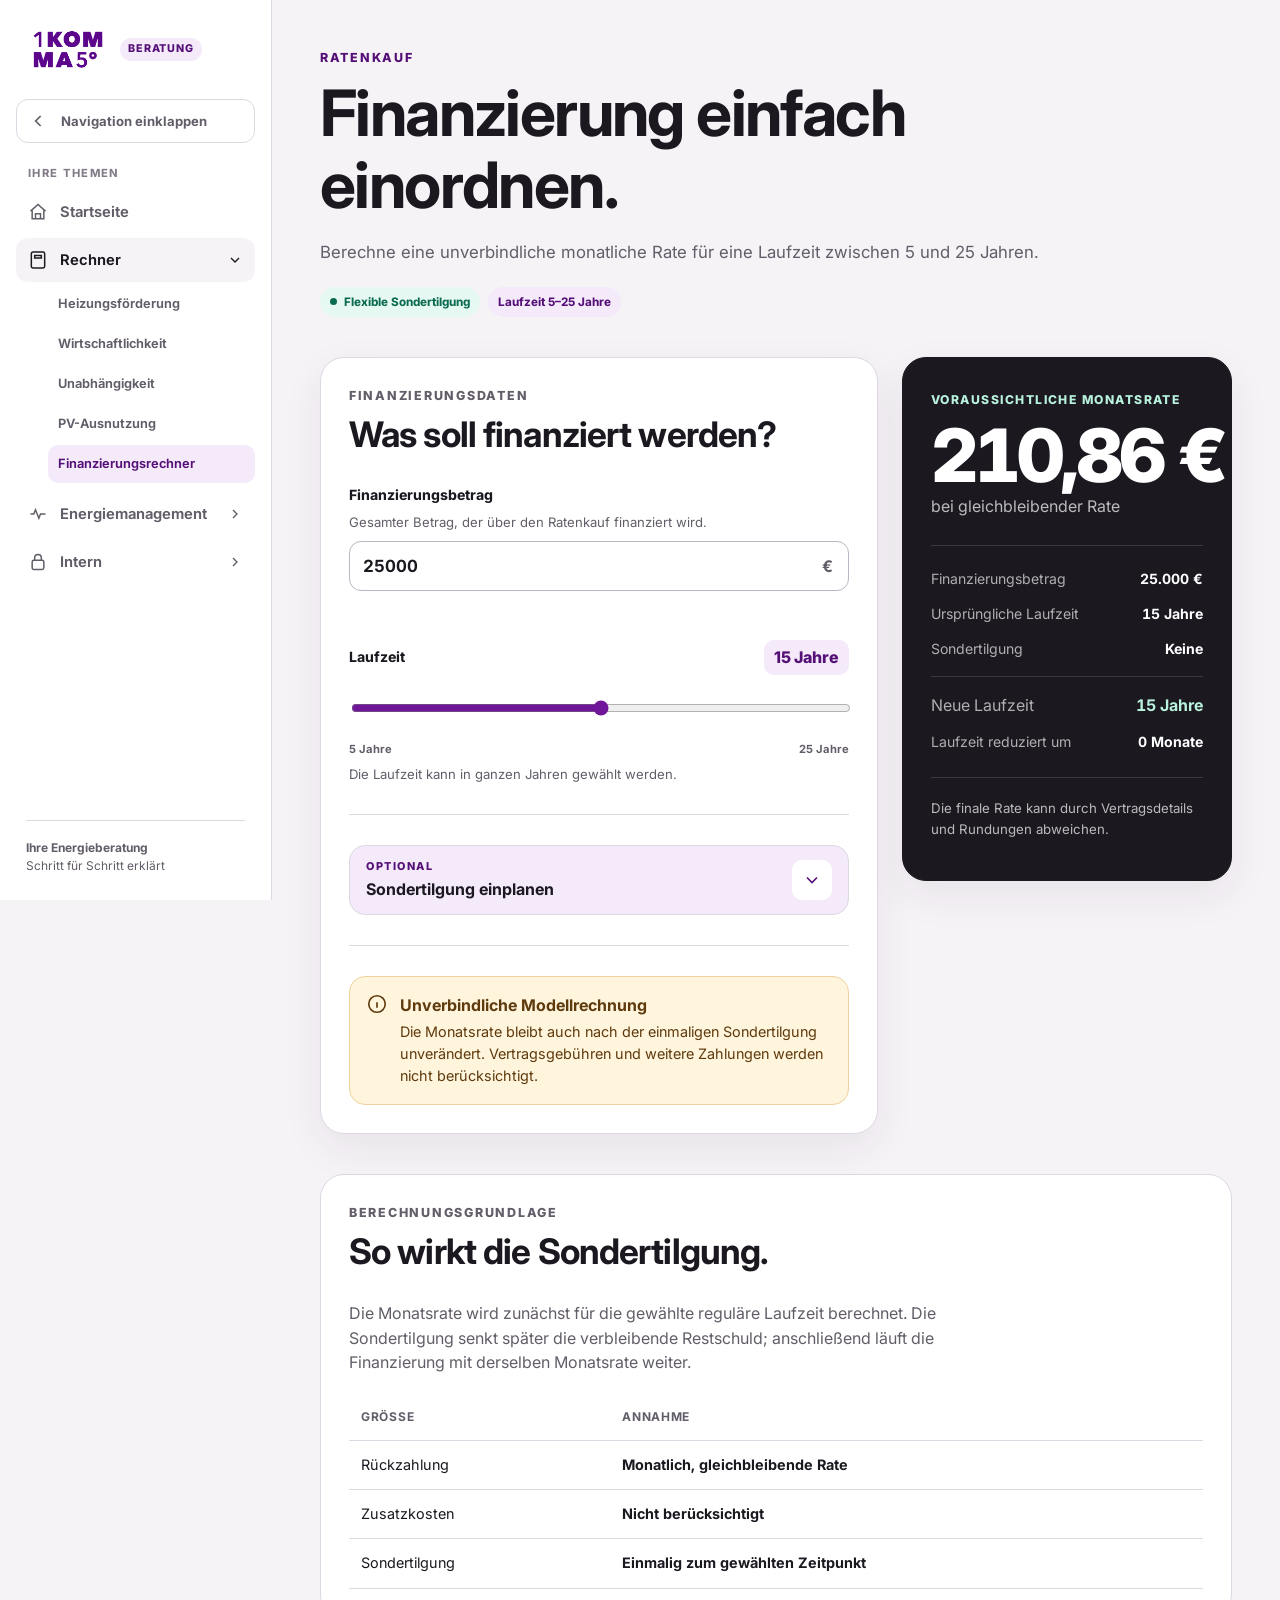
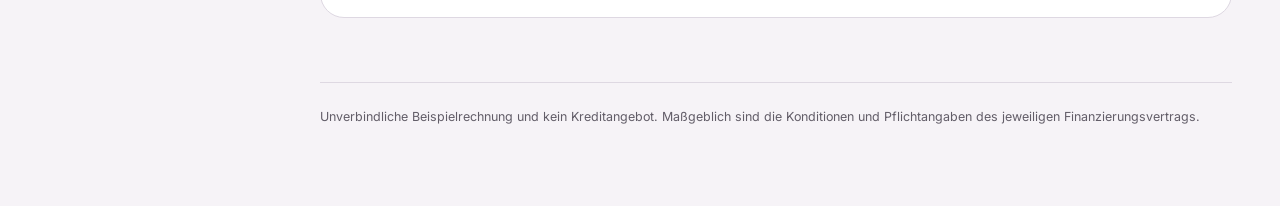
==== finanzierungsrechner.html @ 64856da4 "Add files via upload" ====
<!doctype html>
<html lang="de">
<head>
  <meta charset="utf-8">
  <meta name="viewport" content="width=device-width, initial-scale=1">
  <meta name="description" content="Finanzierungsrechner für den 1KOMMA5° Ratenkauf mit 6,16 Prozent effektivem Jahreszins.">
  <title>Finanzierung berechnen | 1KOMMA5°</title>
  <link rel="preconnect" href="https://fonts.googleapis.com">
  <link rel="preconnect" href="https://fonts.gstatic.com" crossorigin>
  <link href="https://fonts.googleapis.com/css2?family=Inter:wght@400;500;600;700;800&display=swap" rel="stylesheet">
  <link rel="stylesheet" href="assets/styles.css?v=20260824-2">
  <script src="assets/app.js?v=20260818-4" defer></script>
</head>
<body data-page="financing-calculator">
  <main class="content" id="main-content" tabindex="-1">
    <div class="content-inner">
      <header class="page-header">
        <p class="eyebrow">Ratenkauf</p>
        <h1>Finanzierung einfach einordnen.</h1>
        <p>Berechne eine unverbindliche monatliche Rate für eine Laufzeit zwischen 5 und 25 Jahren.</p>
        <div class="status-row">
          <span class="badge badge--success"><span class="badge-dot"></span>Flexible Sondertilgung</span>
          <span class="badge">Laufzeit 5–25 Jahre</span>
        </div>
      </header>

      <section class="grid calculator-grid" aria-label="Finanzierung berechnen">
        <form class="card" id="financing-form" novalidate>
          <div class="form-section">
            <p class="eyebrow">Finanzierungsdaten</p>
            <h2>Was soll finanziert werden?</h2>

            <div class="field">
              <label for="finance-amount">Finanzierungsbetrag</label>
              <p class="field-hint" id="amount-hint">Gesamter Betrag, der über den Ratenkauf finanziert wird.</p>
              <div class="finance-input-wrap">
                <input class="input finance-input" id="finance-amount" name="finance-amount" type="number" inputmode="decimal" min="1000" max="250000" step="500" value="25000" aria-describedby="amount-hint amount-error">
                <span aria-hidden="true">€</span>
              </div>
              <p class="field-error" id="amount-error" role="alert"></p>
            </div>

            <div class="field">
              <div class="range-head">
                <label for="finance-term">Laufzeit</label>
                <output class="range-value" id="term-output" for="finance-term">15 Jahre</output>
              </div>
              <input id="finance-term" name="finance-term" type="range" min="5" max="25" step="1" value="15" aria-describedby="term-hint">
              <div class="range-labels" aria-hidden="true"><span>5 Jahre</span><span>25 Jahre</span></div>
              <p class="field-hint" id="term-hint">Die Laufzeit kann in ganzen Jahren gewählt werden.</p>
            </div>
          </div>

          <details class="form-section optional-section">
            <summary class="optional-section__summary">
              <span><span class="eyebrow">Optional</span><strong>Sondertilgung einplanen</strong></span>
              <span class="optional-section__icon" aria-hidden="true"><svg viewBox="0 0 24 24" fill="none" stroke="currentColor" stroke-width="2"><path d="m6 9 6 6 6-6"/></svg></span>
            </summary>
            <div class="optional-section__content">

            <div class="field">
              <label for="special-payment">Einmalige Sondertilgung</label>
              <p class="field-hint" id="special-payment-hint">Die Monatsrate bleibt gleich. Die Sondertilgung verkürzt ausschließlich die Laufzeit.</p>
              <div class="finance-input-wrap">
                <input class="input finance-input" id="special-payment" name="special-payment" type="number" inputmode="decimal" min="0" max="250000" step="500" value="0" aria-describedby="special-payment-hint special-payment-error">
                <span aria-hidden="true">€</span>
              </div>
              <p class="field-error" id="special-payment-error" role="alert"></p>
            </div>

            <div class="field">
              <div class="range-head">
                <label for="special-year">Zeitpunkt der Sondertilgung</label>
                <output class="range-value" id="special-year-output" for="special-year">Nach 5 Jahren</output>
              </div>
              <input id="special-year" name="special-year" type="range" min="1" max="14" step="1" value="5" aria-describedby="special-year-hint" disabled>
              <div class="range-labels" aria-hidden="true"><span>Nach 1 Jahr</span><span id="special-year-max">Nach 14 Jahren</span></div>
              <p class="field-hint" id="special-year-hint">Der Zeitpunkt wird aktiv, sobald eine Sondertilgung eingetragen ist.</p>
            </div>
            </div>
          </details>

          <div class="form-section">
            <div class="notice">
              <svg aria-hidden="true" viewBox="0 0 24 24" fill="none" stroke="currentColor" stroke-width="1.8"><circle cx="12" cy="12" r="9"/><path d="M12 10v6M12 7h.01"/></svg>
              <div><strong>Unverbindliche Modellrechnung</strong><p>Die Monatsrate bleibt auch nach der einmaligen Sondertilgung unverändert. Vertragsgebühren und weitere Zahlungen werden nicht berücksichtigt.</p></div>
            </div>
          </div>
        </form>

        <aside class="card card--dark result-panel" aria-labelledby="result-heading" aria-live="polite">
          <span class="result-kicker">Voraussichtliche Monatsrate</span>
          <h2 class="result-total" id="result-heading"><span id="monthly-rate">–</span></h2>
          <p>bei gleichbleibender Rate</p>
          <div class="result-list">
            <div class="result-row"><span>Finanzierungsbetrag</span><strong id="result-amount">–</strong></div>
            <div class="result-row"><span>Ursprüngliche Laufzeit</span><strong id="result-original-term">–</strong></div>
            <div class="result-row"><span>Sondertilgung</span><strong id="result-special-payment">–</strong></div>
            <div class="result-row result-row--total"><span>Neue Laufzeit</span><strong id="result-new-term">–</strong></div>
            <div class="result-row"><span>Laufzeit reduziert um</span><strong id="result-time-saved">–</strong></div>
          </div>
          <p class="result-explanation" id="result-note">Die finale Rate kann durch Vertragsdetails und Rundungen abweichen.</p>
        </aside>
      </section>

      <section class="section card card--quiet" aria-labelledby="calculation-heading">
        <div class="section-heading">
          <p class="eyebrow">Berechnungsgrundlage</p>
          <h2 id="calculation-heading">So wirkt die Sondertilgung.</h2>
          <p>Die Monatsrate wird zunächst für die gewählte reguläre Laufzeit berechnet. Die Sondertilgung senkt später die verbleibende Restschuld; anschließend läuft die Finanzierung mit derselben Monatsrate weiter.</p>
        </div>
        <table class="assumption-table">
          <thead><tr><th>Größe</th><th>Annahme</th></tr></thead>
          <tbody>
            <tr><td>Rückzahlung</td><td>Monatlich, gleichbleibende Rate</td></tr>
            <tr><td>Zusatzkosten</td><td>Nicht berücksichtigt</td></tr>
            <tr><td>Sondertilgung</td><td>Einmalig zum gewählten Zeitpunkt</td></tr>
          </tbody>
        </table>
      </section>

      <footer class="footer">Unverbindliche Beispielrechnung und kein Kreditangebot. Maßgeblich sind die Konditionen und Pflichtangaben des jeweiligen Finanzierungsvertrags.</footer>
    </div>
  </main>

  <script>
    (() => {
      const EFFECTIVE_ANNUAL_RATE = 0.0616;
      const amountInput = document.querySelector('#finance-amount');
      const termInput = document.querySelector('#finance-term');
      const termOutput = document.querySelector('#term-output');
      const amountError = document.querySelector('#amount-error');
      const specialPaymentInput = document.querySelector('#special-payment');
      const specialPaymentError = document.querySelector('#special-payment-error');
      const specialYearInput = document.querySelector('#special-year');
      const specialYearOutput = document.querySelector('#special-year-output');
      const specialYearMax = document.querySelector('#special-year-max');
      const euro = new Intl.NumberFormat('de-DE', { style: 'currency', currency: 'EUR', minimumFractionDigits: 2, maximumFractionDigits: 2 });
      const wholeEuro = new Intl.NumberFormat('de-DE', { style: 'currency', currency: 'EUR', maximumFractionDigits: 0 });

      const setText = (selector, value) => {
        document.querySelector(selector).textContent = value;
      };

      const formatDuration = (months) => {
        const years = Math.floor(months / 12);
        const remainingMonths = months % 12;
        const parts = [];
        if (years) parts.push(`${years} ${years === 1 ? 'Jahr' : 'Jahre'}`);
        if (remainingMonths) parts.push(`${remainingMonths} ${remainingMonths === 1 ? 'Monat' : 'Monate'}`);
        return parts.join(' und ') || '0 Monate';
      };

      const calculate = () => {
        const amount = Number(amountInput.value);
        const years = Number(termInput.value);
        const months = years * 12;
        const specialPayment = Number(specialPaymentInput.value || 0);
        const maximumSpecialYear = Math.max(1, years - 1);
        specialYearInput.max = String(maximumSpecialYear);
        if (Number(specialYearInput.value) > maximumSpecialYear) specialYearInput.value = String(maximumSpecialYear);
        const specialYear = Number(specialYearInput.value);
        const monthlyRate = Math.pow(1 + EFFECTIVE_ANNUAL_RATE, 1 / 12) - 1;
        const validAmount = Number.isFinite(amount) && amount >= 1000 && amount <= 250000;
        const validSpecialPayment = Number.isFinite(specialPayment) && specialPayment >= 0 && (!validAmount || specialPayment <= amount);
        const hasSpecialPayment = validSpecialPayment && specialPayment > 0;

        termOutput.value = `${years} Jahre`;
        termOutput.textContent = `${years} Jahre`;
        specialYearInput.disabled = !hasSpecialPayment;
        specialYearOutput.value = `Nach ${specialYear} ${specialYear === 1 ? 'Jahr' : 'Jahren'}`;
        specialYearOutput.textContent = specialYearOutput.value;
        specialYearMax.textContent = `Nach ${maximumSpecialYear} ${maximumSpecialYear === 1 ? 'Jahr' : 'Jahren'}`;
        setText('#result-original-term', formatDuration(months));

        amountInput.setAttribute('aria-invalid', String(!validAmount));
        amountError.textContent = validAmount ? '' : 'Bitte einen Finanzierungsbetrag zwischen 1.000 € und 250.000 € eingeben.';
        specialPaymentInput.setAttribute('aria-invalid', String(!validSpecialPayment));
        specialPaymentError.textContent = validSpecialPayment ? '' : 'Die Sondertilgung darf den Finanzierungsbetrag nicht überschreiten.';

        if (!validAmount || !validSpecialPayment) {
          ['#monthly-rate', '#result-amount', '#result-special-payment', '#result-new-term', '#result-time-saved'].forEach((selector) => setText(selector, '–'));
          return;
        }

        const payment = amount * monthlyRate / (1 - Math.pow(1 + monthlyRate, -months));
        const specialPaymentMonth = specialYear * 12;
        let balance = amount;
        let paidMonths = months;

        for (let month = 1; month <= months; month += 1) {
          balance += balance * monthlyRate;
          balance -= payment;
          if (hasSpecialPayment && month === specialPaymentMonth) balance -= Math.min(specialPayment, Math.max(0, balance));
          if (balance <= 0.01) {
            paidMonths = month;
            break;
          }
        }

        setText('#monthly-rate', euro.format(payment));
        setText('#result-amount', wholeEuro.format(amount));
        setText('#result-special-payment', hasSpecialPayment ? `${wholeEuro.format(specialPayment)} nach ${specialYear} ${specialYear === 1 ? 'Jahr' : 'Jahren'}` : 'Keine');
        setText('#result-new-term', formatDuration(paidMonths));
        setText('#result-time-saved', formatDuration(months - paidMonths));
      };

      amountInput.addEventListener('input', calculate);
      amountInput.addEventListener('blur', calculate);
      termInput.addEventListener('input', calculate);
      specialPaymentInput.addEventListener('input', calculate);
      specialPaymentInput.addEventListener('blur', calculate);
      specialYearInput.addEventListener('input', calculate);
      calculate();
    })();
  </script>
</body>
</html>
---- assets/styles.css ----
:root {
  --brand: #6f1699;
  --brand-strong: #551077;
  --brand-soft: #f4eafa;
  --mint: #b8f2dc;
  --mint-strong: #0b6b50;
  --ink: #1b1820;
  --muted: #625d68;
  --line: #ded8e2;
  --surface: #ffffff;
  --canvas: #f6f3f7;
  --warning: #8a4b08;
  --warning-soft: #fff4dc;
  --sidebar-width: 272px;
  --sidebar-collapsed-width: 76px;
  --radius-sm: 10px;
  --radius-md: 16px;
  --radius-lg: 24px;
  --shadow: 0 14px 40px rgba(42, 24, 48, 0.07);
  --focus: 0 0 0 3px rgba(111, 22, 153, 0.26);
}

* { box-sizing: border-box; }

html { scroll-behavior: smooth; }

body {
  margin: 0;
  min-width: 320px;
  background: var(--canvas);
  color: var(--ink);
  font-family: Inter, ui-sans-serif, system-ui, -apple-system, BlinkMacSystemFont, "Segoe UI", sans-serif;
  font-size: 16px;
  line-height: 1.55;
}

button, input, select { font: inherit; }
button, a, input, select { touch-action: manipulation; }

a { color: inherit; }

:focus-visible {
  outline: 3px solid var(--brand);
  outline-offset: 3px;
}

.skip-link {
  position: fixed;
  z-index: 1000;
  top: 12px;
  left: 12px;
  transform: translateY(-160%);
  padding: 12px 16px;
  border-radius: var(--radius-sm);
  background: var(--ink);
  color: white;
}

.skip-link:focus { transform: translateY(0); }

.app-shell { display: contents; }

.sidebar {
  position: fixed;
  inset: 0 auto 0 0;
  z-index: 50;
  display: flex;
  width: var(--sidebar-width);
  flex-direction: column;
  border-right: 1px solid var(--line);
  background: var(--surface);
  padding: 24px 16px;
  transition: width 200ms ease, padding 200ms ease;
}

.brand-lockup {
  display: flex;
  align-items: center;
  gap: 10px;
  padding: 0 10px 24px;
  text-decoration: none;
}

.brand-logo { display: block; width: 84px; height: auto; flex: 0 0 auto; }
.brand-compact { display: none; font-size: 1rem; font-weight: 850; letter-spacing: -0.04em; }
.brand-product {
  border-radius: 999px;
  background: var(--brand-soft);
  color: var(--brand-strong);
  padding: 3px 8px;
  font-size: 0.67rem;
  font-weight: 800;
  letter-spacing: 0.08em;
  text-transform: uppercase;
}

.nav-section-label {
  margin: 10px 12px 8px;
  color: #837c88;
  font-size: 0.7rem;
  font-weight: 750;
  letter-spacing: 0.12em;
  text-transform: uppercase;
}

.nav-list { display: grid; gap: 4px; margin: 0; padding: 0; list-style: none; }
.nav-link {
  display: flex;
  min-height: 44px;
  align-items: center;
  gap: 12px;
  border-radius: 12px;
  padding: 10px 12px;
  color: var(--muted);
  font-size: 0.92rem;
  font-weight: 650;
  text-decoration: none;
}
.nav-link:hover { background: var(--canvas); color: var(--ink); }
.nav-link[aria-current="page"] { background: var(--brand-soft); color: var(--brand-strong); }
.nav-link svg { width: 20px; height: 20px; flex: 0 0 auto; }
.nav-group-toggle {
  display: flex;
  width: 100%;
  min-height: 44px;
  align-items: center;
  gap: 12px;
  border: 0;
  border-radius: 12px;
  background: transparent;
  padding: 10px 12px;
  color: var(--muted);
  cursor: pointer;
  font-size: .92rem;
  font-weight: 650;
  text-align: left;
}
.nav-group-toggle:hover,
.nav-group.is-active > .nav-group-toggle { background: var(--canvas); color: var(--ink); }
.nav-group-toggle > svg:not(.nav-group-chevron) { width: 20px; height: 20px; flex: 0 0 auto; }
.nav-group-toggle > span { flex: 1; }
.nav-group-chevron { width: 16px; height: 16px; flex: 0 0 auto; transition: transform 180ms ease; }
.nav-group-toggle[aria-expanded="true"] .nav-group-chevron { transform: rotate(90deg); }
.nav-group-list { display: grid; gap: 2px; margin: 3px 0 5px; padding: 0 0 0 32px; list-style: none; }
.nav-group-list[hidden] { display: none; }
.nav-sublink {
  display: flex;
  min-height: 38px;
  align-items: center;
  border-radius: 10px;
  padding: 8px 10px;
  color: var(--muted);
  font-size: .8rem;
  font-weight: 650;
  line-height: 1.25;
  text-decoration: none;
}
.nav-sublink:hover { background: var(--canvas); color: var(--ink); }
.nav-sublink[aria-current="page"] { background: var(--brand-soft); color: var(--brand-strong); }
.nav-spacer { flex: 1; }
.sidebar-collapse {
  display: flex;
  min-height: 44px;
  align-items: center;
  gap: 12px;
  margin: 0 0 12px;
  border: 1px solid var(--line);
  border-radius: 12px;
  background: white;
  padding: 9px 12px;
  color: var(--muted);
  cursor: pointer;
  font-size: 0.82rem;
  font-weight: 700;
}
.sidebar-collapse:hover { background: var(--canvas); color: var(--ink); }
.sidebar-collapse svg { width: 20px; height: 20px; flex: 0 0 auto; transition: transform 200ms ease; }
.sidebar-meta {
  margin: 18px 10px 0;
  padding-top: 18px;
  border-top: 1px solid var(--line);
  color: var(--muted);
  font-size: 0.75rem;
}

.mobile-header { display: none; }
.mobile-header .brand-lockup { padding: 0; }
.mobile-header .brand-logo { width: 66px; }
.sidebar-scrim { display: none; }

.content { min-height: 100dvh; margin-left: var(--sidebar-width); transition: margin-left 200ms ease; }
.content-inner { width: min(1180px, 100%); margin: 0 auto; padding: 48px 48px 80px; }

.eyebrow {
  margin: 0 0 10px;
  color: var(--brand-strong);
  font-size: 0.78rem;
  font-weight: 800;
  letter-spacing: 0.14em;
  text-transform: uppercase;
}

h1, h2, h3, h4 { margin-top: 0; line-height: 1.12; letter-spacing: -0.025em; }
h1 { max-width: 820px; margin-bottom: 18px; font-size: clamp(2.4rem, 5vw, 4.8rem); }
h2 { font-size: clamp(1.55rem, 3vw, 2.2rem); }
h3 { font-size: 1.2rem; }
p { margin-top: 0; }

.page-header { margin-bottom: 40px; }
.page-header p:not(.eyebrow) { max-width: 720px; color: var(--muted); font-size: 1.05rem; }
.page-header-row { display: flex; align-items: flex-end; justify-content: space-between; gap: 24px; }

.status-row { display: flex; flex-wrap: wrap; gap: 8px; margin-top: 22px; }
.badge {
  display: inline-flex;
  min-height: 30px;
  align-items: center;
  gap: 7px;
  border-radius: 999px;
  padding: 5px 10px;
  background: var(--brand-soft);
  color: var(--brand-strong);
  font-size: 0.73rem;
  font-weight: 750;
}
.badge--success { background: #e5f8f1; color: var(--mint-strong); }
.badge-dot { width: 7px; height: 7px; border-radius: 50%; background: currentColor; }

.grid { display: grid; gap: 24px; }
.grid--2 { grid-template-columns: repeat(2, minmax(0, 1fr)); }
.grid--3 { grid-template-columns: repeat(3, minmax(0, 1fr)); }
.dashboard-grid { grid-template-columns: minmax(0, 1.45fr) minmax(280px, 0.8fr); }
.calculator-grid { grid-template-columns: minmax(0, 1.28fr) minmax(330px, 0.72fr); align-items: start; }

.card {
  border: 1px solid var(--line);
  border-radius: var(--radius-lg);
  background: var(--surface);
  padding: 28px;
  box-shadow: var(--shadow);
}
.card--quiet { box-shadow: none; }
.card--dark { border-color: var(--ink); background: var(--ink); color: white; }
.card--accent { background: linear-gradient(145deg, var(--brand-soft), #fff); }
.card p { color: var(--muted); }
.card--dark p { color: rgba(255,255,255,0.7); }

.module-card { display: flex; min-height: 270px; flex-direction: column; }
.module-card__top { display: flex; align-items: center; justify-content: space-between; gap: 12px; }
.module-card h2, .module-card h3 { margin: 28px 0 10px; }
.module-card__action { margin-top: auto; padding-top: 24px; }

.button {
  display: inline-flex;
  min-height: 46px;
  align-items: center;
  justify-content: center;
  gap: 9px;
  border: 1px solid transparent;
  border-radius: 12px;
  padding: 11px 18px;
  background: var(--brand);
  color: white;
  cursor: pointer;
  font-weight: 750;
  text-decoration: none;
  transition: background 180ms ease, box-shadow 180ms ease;
}
.button:hover { background: var(--brand-strong); }
.button--secondary { border-color: var(--line); background: white; color: var(--ink); }
.button--secondary:hover { background: var(--canvas); }
.button svg { width: 18px; height: 18px; }

.notice {
  display: grid;
  grid-template-columns: auto 1fr;
  gap: 12px;
  border: 1px solid #efd29f;
  border-radius: var(--radius-md);
  background: var(--warning-soft);
  padding: 16px;
  color: #5f3a0d;
}
.notice svg { width: 22px; height: 22px; }
.notice strong { display: block; margin-bottom: 3px; }
.notice p { margin: 0; color: inherit; font-size: 0.9rem; }

.section { margin-top: 40px; }
.section-heading { margin-bottom: 20px; }
.section-heading p { max-width: 680px; color: var(--muted); }

.form-section + .form-section { margin-top: 30px; padding-top: 30px; border-top: 1px solid var(--line); }
.optional-section { margin-top: 30px; padding-top: 30px; border-top: 1px solid var(--line); }
.optional-section__summary {
  display: flex;
  min-height: 64px;
  align-items: center;
  justify-content: space-between;
  gap: 16px;
  border: 1px solid var(--line);
  border-radius: var(--radius-md);
  background: var(--brand-soft);
  padding: 12px 16px;
  color: var(--ink);
  cursor: pointer;
  list-style: none;
}
.optional-section__summary::-webkit-details-marker { display: none; }
.optional-section__summary:hover { border-color: #c3a7d1; }
.optional-section__summary .eyebrow { display: block; margin-bottom: 2px; font-size: 0.68rem; }
.optional-section__summary strong { display: block; font-size: 1rem; }
.optional-section__icon { display: grid; width: 40px; height: 40px; flex: 0 0 auto; place-items: center; border-radius: 10px; background: white; color: var(--brand-strong); }
.optional-section__icon svg { width: 20px; height: 20px; transition: transform 180ms ease; }
.optional-section[open] .optional-section__icon svg { transform: rotate(180deg); }
.optional-section__content { padding-top: 24px; }
.field { display: grid; gap: 9px; }
.field + .field { margin-top: 24px; }
.field label, .field legend { color: var(--ink); font-size: 0.88rem; font-weight: 750; }
.field-hint { margin: -3px 0 0; color: var(--muted); font-size: 0.82rem; }
.input, .select {
  width: 100%;
  min-height: 48px;
  border: 1px solid #bdb5c2;
  border-radius: 12px;
  background: white;
  padding: 11px 13px;
  color: var(--ink);
}
.input:hover, .select:hover { border-color: #8d8492; }
.input:focus, .select:focus { border-color: var(--brand); box-shadow: var(--focus); outline: none; }
.input[aria-invalid="true"] { border-color: #a32727; }
.finance-input-wrap { position: relative; }
.finance-input-wrap .finance-input { padding-right: 48px; font-size: 1.05rem; font-weight: 700; font-variant-numeric: tabular-nums; }
.finance-input-wrap > span { position: absolute; top: 50%; right: 16px; transform: translateY(-50%); color: var(--muted); font-weight: 700; pointer-events: none; }
.field-error { min-height: 1.25em; margin: 0; color: #8b1f1f; font-size: 0.8rem; font-weight: 650; }
.input-group { display: grid; grid-template-columns: 48px 1fr 48px; gap: 8px; }
.step-button {
  width: 48px;
  min-height: 48px;
  border: 1px solid var(--line);
  border-radius: 12px;
  background: var(--brand-soft);
  color: var(--brand-strong);
  cursor: pointer;
  font-size: 1.25rem;
  font-weight: 850;
}
.step-button:hover { background: #ead9f3; }

.range-head { display: flex; align-items: center; justify-content: space-between; gap: 16px; }
.range-value { border-radius: 10px; background: var(--brand-soft); padding: 5px 10px; color: var(--brand-strong); font-weight: 800; }
input[type="range"] { width: 100%; min-height: 44px; accent-color: var(--brand); cursor: pointer; }
input[type="range"]:disabled { cursor: not-allowed; opacity: 0.45; }
.range-labels { display: flex; justify-content: space-between; color: var(--muted); font-size: 0.7rem; font-weight: 700; }

.switch-list { display: grid; gap: 12px; }
.switch {
  display: grid;
  grid-template-columns: 1fr auto;
  gap: 18px;
  align-items: center;
  min-height: 72px;
  border: 1px solid var(--line);
  border-radius: var(--radius-md);
  background: var(--brand-soft);
  padding: 14px 16px;
  cursor: pointer;
}
.switch:hover { border-color: #c3a7d1; }
.switch strong { display: block; font-size: 0.92rem; }
.switch small { display: block; margin-top: 3px; color: var(--muted); }
.switch input { width: 22px; height: 22px; accent-color: var(--brand); }

.result-panel { position: sticky; top: 24px; }
.result-kicker { color: var(--mint); font-size: 0.76rem; font-weight: 800; letter-spacing: 0.12em; text-transform: uppercase; }
.result-total { margin: 8px 0 2px; font-size: clamp(2.7rem, 6vw, 4.6rem); font-weight: 850; line-height: 1; letter-spacing: -0.055em; font-variant-numeric: tabular-nums; }
.result-list { display: grid; gap: 13px; margin: 26px 0 0; padding: 22px 0 0; border-top: 1px solid rgba(255,255,255,0.14); }
.result-row { display: flex; justify-content: space-between; gap: 20px; font-size: 0.88rem; }
.result-row span:first-child { color: rgba(255,255,255,0.65); }
.result-row strong { text-align: right; font-variant-numeric: tabular-nums; }
.result-row--total { margin-top: 4px; padding-top: 16px; border-top: 1px solid rgba(255,255,255,0.14); font-size: 1rem; }
.result-row--total strong { color: var(--mint); }
.result-explanation { margin-top: 24px; padding-top: 20px; border-top: 1px solid rgba(255,255,255,0.14); font-size: 0.83rem; }

.assumption-table { width: 100%; border-collapse: collapse; font-size: 0.9rem; }
.assumption-table th, .assumption-table td { padding: 13px 12px; border-bottom: 1px solid var(--line); text-align: left; vertical-align: top; }
.assumption-table th { color: var(--muted); font-size: 0.75rem; letter-spacing: 0.06em; text-transform: uppercase; }
.assumption-table td:last-child { font-variant-numeric: tabular-nums; font-weight: 700; }

.source-list { margin: 0; padding-left: 20px; }
.source-list li + li { margin-top: 8px; }
.source-list a { color: var(--brand-strong); font-weight: 650; }

.footer { margin-top: 64px; padding-top: 24px; border-top: 1px solid var(--line); color: var(--muted); font-size: 0.78rem; }

.pitch-hero { overflow: hidden; background: linear-gradient(145deg, #1b1820 0%, #351440 58%, #6f1699 100%); color: white; }
.pitch-hero p { max-width: 720px; color: rgba(255,255,255,0.76); }
.pitch-hero .eyebrow { color: var(--mint); }
.pitch-hero h1 { max-width: 900px; }
.pitch-hero__grid { display: grid; grid-template-columns: minmax(0, 1.1fr) minmax(320px, .9fr); align-items: center; gap: 30px; }
.energy-orbit svg { display: block; width: 100%; max-height: 330px; }
.orbit-line { fill: none; stroke: rgba(184,242,220,.42); stroke-width: 2; stroke-dasharray: 6 7; }
.orbit-node { fill: rgba(255,255,255,.08); stroke: rgba(255,255,255,.25); stroke-width: 1.5; }
.orbit-core { fill: var(--brand); stroke: var(--mint); stroke-width: 3; }
.energy-orbit text { fill: white; font-size: 16px; font-weight: 800; text-anchor: middle; }
.energy-orbit .orbit-small { fill: rgba(255,255,255,.58); font-size: 7px; letter-spacing: .11em; }
.energy-orbit .orbit-heartbeat { font-size: 17px; }
.pitch-lead { font-size: 1.12rem; }
.pitch-number { display: inline-grid; width: 38px; height: 38px; place-items: center; border-radius: 10px; background: var(--brand-soft); color: var(--brand-strong); font-size: 0.78rem; font-weight: 850; }
.pitch-card h2, .pitch-card h3 { margin: 18px 0 10px; }
.pitch-card p:last-child { margin-bottom: 0; }
.pitch-flow { display: grid; grid-template-columns: repeat(5, minmax(0, 1fr)); gap: 12px; }
.pitch-flow__item { position: relative; min-height: 150px; border: 1px solid var(--line); border-radius: var(--radius-md); background: white; padding: 18px; }
.pitch-flow__item strong { display: block; margin-bottom: 8px; }
.pitch-flow__item p { margin: 0; color: var(--muted); font-size: 0.84rem; }
.pitch-flow__item:not(:last-child)::after { content: "›"; position: absolute; z-index: 2; top: 50%; right: -11px; width: 20px; height: 28px; transform: translateY(-50%); background: var(--canvas); color: var(--brand); font-size: 1.5rem; font-weight: 800; text-align: center; }
.pitch-quote { margin: 0; border-left: 4px solid var(--mint); padding-left: 20px; font-size: clamp(1.35rem, 3vw, 2rem); font-weight: 750; line-height: 1.3; }
.status-card { border-top: 4px solid var(--line); }
.status-card--now { border-top-color: var(--mint-strong); }
.status-card--next { border-top-color: var(--brand); }
.status-card--future { border-top-color: #b77813; }
.status-card ul { margin: 16px 0 0; padding-left: 20px; color: var(--muted); }
.status-card li + li { margin-top: 8px; }
.pitch-sources { font-size: 0.86rem; }
.independence-grid { grid-template-columns: minmax(0, 1.15fr) minmax(340px, .85fr); align-items: start; }
.independence-grid > *, .energy-dashboard, .gauge-card, .gauge-copy { min-width: 0; }
.parameter-list { display: grid; gap: 26px; }
.parameter { display: grid; gap: 10px; }
.parameter__head { display: flex; align-items: end; justify-content: space-between; gap: 16px; }
.parameter__head label { font-size: .9rem; font-weight: 750; }
.parameter__value { position: relative; width: 142px; }
.parameter__value .input { padding-right: 48px; text-align: right; font-weight: 800; font-variant-numeric: tabular-nums; }
.parameter__unit { position: absolute; top: 50%; right: 13px; transform: translateY(-50%); color: var(--muted); font-size: .78rem; font-weight: 750; pointer-events: none; }
.parameter input[type="range"] { margin: 0; }
.parameter__scale { display: flex; justify-content: space-between; color: var(--muted); font-size: .7rem; }
.energy-dashboard { display: grid; gap: 20px; }
.independence-result { position: static; }
.independence-result .result-total { font-size: clamp(3.4rem, 7vw, 5.4rem); }
.energy-balance { padding: 24px; }
.energy-balance .section-heading { margin-bottom: 24px; }
.energy-balance .section-heading h2 { margin-bottom: 0; font-size: 1.35rem; }
.balance-row + .balance-row { margin-top: 26px; }
.balance-row__head { display: flex; align-items: center; justify-content: space-between; gap: 16px; margin-bottom: 9px; font-size: .85rem; }
.balance-row__head span { color: var(--muted); font-variant-numeric: tabular-nums; }
.balance-bar { display: flex; height: 16px; overflow: hidden; border-radius: 999px; background: var(--canvas); }
.balance-bar span { min-width: 0; transition: width 180ms ease; }
.balance-bar:has(.balance-segment:hover), .balance-bar:has(.balance-segment:focus-visible) { overflow: visible; }
.balance-segment { position: relative; cursor: help; }
.balance-segment::after {
  content: attr(data-tooltip);
  position: absolute;
  z-index: 20;
  bottom: calc(100% + 10px);
  left: 50%;
  width: max-content;
  max-width: 230px;
  transform: translate(-50%, 4px);
  border-radius: 9px;
  background: var(--ink);
  padding: 7px 10px;
  color: white;
  font-size: .72rem;
  font-weight: 700;
  line-height: 1.35;
  opacity: 0;
  pointer-events: none;
  transition: opacity 140ms ease, transform 140ms ease;
}
.balance-segment:hover::after, .balance-segment:focus-visible::after { transform: translate(-50%, 0); opacity: 1; }
.balance-bar__own { background: var(--brand); }.balance-bar__grid { background: #c9c2cd; }.balance-bar__feed { background: var(--mint-strong); }
.balance-legend { display: flex; flex-wrap: wrap; gap: 14px; margin-top: 9px; color: var(--muted); font-size: .72rem; }
.balance-legend span { display: inline-flex; align-items: center; gap: 6px; }
.balance-dot { width: 8px; height: 8px; border-radius: 50%; }.balance-dot--own { background: var(--brand); }.balance-dot--grid { background: #aaa1ae; }.balance-dot--feed { background: var(--mint-strong); }
.energy-visual { position: relative; min-height: 420px; overflow: hidden; border-radius: var(--radius-lg); background: linear-gradient(180deg, #edf9ff 0 46%, #e9f5e6 46% 100%); }
.energy-sun { position: absolute; top: 30px; left: 45px; width: 58px; height: 58px; border-radius: 50%; background: #ffd55c; box-shadow: 0 0 0 12px rgba(255,213,92,.2); }
.energy-house { position: absolute; top: 142px; left: 50%; width: 210px; height: 170px; transform: translateX(-50%); border-radius: 8px 8px 4px 4px; background: white; box-shadow: var(--shadow); }
.energy-house::before { content: ""; position: absolute; top: -70px; left: 18px; width: 174px; height: 120px; transform: rotate(45deg); border-radius: 8px; background: #4b3a50; }
.energy-house::after { content: ""; position: absolute; top: -49px; left: 62px; width: 110px; height: 66px; transform: skewY(26deg); border: 4px solid #cab7d2; background: repeating-linear-gradient(90deg,#31163f 0 25px,#48205b 25px 28px); }
.energy-house__label { position: absolute; z-index: 2; inset: 72px 14px auto; text-align: center; }
.energy-house__label strong { display: block; font-size: 1.15rem; }.energy-house__label span { color: var(--muted); font-size: .8rem; }
.energy-battery { position: absolute; right: 38px; bottom: 48px; width: 90px; height: 132px; border: 4px solid var(--ink); border-radius: 12px; background: white; padding: 8px; }
.energy-battery::before { content: ""; position: absolute; top: -11px; left: 29px; width: 25px; height: 8px; border-radius: 4px 4px 0 0; background: var(--ink); }
.energy-battery__fill { position: absolute; right: 8px; bottom: 8px; left: 8px; height: 55%; border-radius: 5px; background: var(--mint); }
.energy-battery span { position: absolute; z-index: 1; inset: 48px 0 auto; text-align: center; font-size: .72rem; font-weight: 800; }
.energy-grid-icon { position: absolute; bottom: 55px; left: 42px; width: 66px; height: 105px; color: var(--muted); }
.energy-grid-icon svg { width: 100%; height: 100%; fill: none; stroke: currentColor; stroke-width: 2; }
.energy-flow { position: absolute; z-index: 3; display: flex; align-items: center; gap: 7px; border-radius: 999px; background: white; padding: 7px 10px; box-shadow: 0 6px 18px rgba(42,24,48,.12); font-size: .72rem; font-weight: 750; }
.energy-flow::before { content: ""; width: 8px; height: 8px; border-radius: 50%; background: var(--brand); }
.energy-flow--pv { top: 62px; left: 50%; transform: translateX(-50%); }.energy-flow--home { top: 248px; left: 50%; transform: translateX(-50%); }.energy-flow--grid { bottom: 22px; left: 26px; }.energy-flow--feed { bottom: 22px; right: 22px; }
.result-gauges { display: grid; grid-template-columns: repeat(2, minmax(0, 1fr)); gap: 16px; }
.gauge-card { display: grid; grid-template-columns: 110px minmax(0, 1fr); align-items: center; gap: 14px; border: 1px solid var(--line); border-radius: var(--radius-md); background: white; padding: 16px; }
.gauge { --value: 0; position: relative; display: grid; width: 110px; height: 110px; place-items: center; border-radius: 50%; background: conic-gradient(var(--brand) calc(var(--value) * 1%), var(--brand-soft) 0); }
.gauge::before { content: ""; position: absolute; width: 78px; height: 78px; border-radius: 50%; background: white; }
.gauge strong { position: relative; z-index: 1; font-size: 1.45rem; font-variant-numeric: tabular-nums; }
.gauge-copy strong { display: block; margin-bottom: 4px; overflow-wrap: anywhere; }.gauge-copy span { color: var(--muted); font-size: .78rem; }
.metric-strip { display: grid; grid-template-columns: repeat(3, minmax(0, 1fr)); gap: 1px; overflow: hidden; border: 1px solid var(--line); border-radius: var(--radius-md); background: var(--line); }
.metric-strip > div { background: white; padding: 14px; }.metric-strip span,.metric-strip strong { display: block; }.metric-strip span { color: var(--muted); font-size: .72rem; }.metric-strip strong { margin-top: 3px; font-variant-numeric: tabular-nums; }
.volatility-chart { display: grid; grid-template-columns: 180px 1fr; align-items: center; gap: 24px; padding-block: 20px; }
.volatility-chart__copy strong, .volatility-chart__copy span { display: block; }
.volatility-chart__copy strong { font-size: 1.25rem; }
.volatility-chart__copy span { margin-top: 5px; color: var(--muted); font-size: .85rem; }
.volatility-chart svg { width: 100%; overflow: visible; }
.volatility-chart svg text { fill: var(--muted); font-size: 11px; }
.chart-grid { fill: none; stroke: var(--line); stroke-width: 1; }
.solar-area { fill: url(#solarFill); }
.price-line { fill: none; stroke: var(--brand); stroke-width: 4; stroke-linecap: round; }
.chart-legend { grid-column: 2; display: flex; gap: 18px; color: var(--muted); font-size: .75rem; }
.chart-legend span { display: inline-flex; align-items: center; gap: 7px; }
.chart-legend i { width: 18px; height: 4px; border-radius: 99px; }
.legend-solar { background: var(--mint); }.legend-price { background: var(--brand); }
.before-after { display: grid; grid-template-columns: 1fr 48px 1fr; align-items: center; gap: 22px; margin-top: 22px; }
.before-after > div { display: grid; min-height: 150px; align-content: center; border: 1px solid var(--line); border-radius: var(--radius-md); background: white; padding: 22px; }
.before-after__smart { border-color: #c9a5da !important; box-shadow: inset 0 0 0 2px var(--brand-soft); }
.before-after__label { color: var(--muted); font-size: .72rem; font-weight: 800; letter-spacing: .1em; text-transform: uppercase; }
.before-after strong { margin: 5px 0; font-size: 1.45rem; }.before-after small { color: var(--muted); }
.before-after > svg { width: 48px; fill: none; stroke: var(--brand); stroke-width: 2; }
.day-plan { margin: 24px 0 28px; }
.day-plan__hours { display: flex; justify-content: space-between; color: rgba(255,255,255,.55); font-size: .72rem; }
.day-plan__track { position: relative; height: 70px; margin-top: 8px; border-radius: 14px; background: rgba(255,255,255,.08); }
.day-plan__track span { position: absolute; top: 12px; bottom: 12px; display: grid; place-items: center; border-radius: 10px; padding: 0 8px; font-size: .72rem; font-weight: 750; text-align: center; }
.day-plan__cheap { left: 2%; width: 20%; background: #6f1699; }.day-plan__solar { left: 34%; width: 29%; background: #0b6b50; }.day-plan__store { left: 72%; width: 25%; background: #754e0e; }
.market-card { display: grid; grid-template-columns: auto 1fr; gap: 18px; align-items: start; }
.market-card h3 { margin: 0 0 2px; }.market-card strong { color: var(--brand-strong); }.market-card p { margin-top: 8px; }
.vpp-visual { overflow: hidden; padding: 20px; background: linear-gradient(145deg, var(--brand-soft), white); }
.vpp-visual svg { display: block; width: 100%; max-height: 330px; }
.vpp-links { fill: none; stroke: #c7a7d5; stroke-width: 2; stroke-dasharray: 6 6; }
.vpp-home circle { fill: white; stroke: var(--brand); stroke-width: 2; }
.vpp-core { fill: var(--brand); }.vpp-title { fill: white; font-size: 21px; font-weight: 800; text-anchor: middle; }.vpp-stat { fill: var(--brand-strong); font-size: 14px; font-weight: 750; text-anchor: middle; }

/* Heartbeat AI pitch — benefit-led presentation */
.heartbeat-inner { width: min(1320px, 100%); padding-top: 28px; }
.heartbeat-hero { padding: 70px 52px 0; border-radius: 30px; background: #f0eee9; text-align: center; }
.heartbeat-hero h1 { max-width: 980px; margin: 0 auto 22px; font-size: clamp(3.1rem, 6vw, 5.6rem); line-height: 1.02; }
.heartbeat-hero__lead { max-width: 720px; margin: 0 auto 28px; color: var(--muted); font-size: 1.18rem; line-height: 1.65; }
.heartbeat-button { display: inline-flex; min-height: 48px; align-items: center; justify-content: center; border-radius: 12px; background: var(--brand); padding: 12px 22px; color: white; font-weight: 750; text-decoration: none; }
.heartbeat-button:hover { background: var(--brand-strong); }
.heartbeat-stage { position: relative; max-width: 1040px; margin: 48px auto 0; overflow: hidden; border: 1px solid rgba(76,30,92,.12); border-bottom: 0; border-radius: 28px 28px 0 0; background: linear-gradient(135deg,#2b1831,#5f2477 58%,#221928); padding: 20px 30px 0; box-shadow: 0 28px 70px rgba(45,22,54,.18); }
.heartbeat-stage svg { display: block; width: 100%; }
.heartbeat-stage__line { fill: none; stroke: rgba(255,255,255,.18); stroke-width: 2; stroke-dasharray: 8 9; }
.heartbeat-stage__device circle { fill: rgba(255,255,255,.08); stroke: rgba(255,255,255,.28); stroke-width: 2; }
.heartbeat-stage text { fill: white; font-size: 19px; font-weight: 800; text-anchor: middle; }.heartbeat-stage text.small { fill: rgba(255,255,255,.55); font-size: 8px; letter-spacing: .13em; }
.heartbeat-stage__core circle { fill: url(#hbGlow); }.heartbeat-stage__core text { fill: #24152b; font-size: 22px; }
.heartbeat-stage__pulse { fill: none; stroke: rgba(184,242,220,.35); stroke-width: 2; }
.heartbeat-stage__signal { position: absolute; z-index: 2; display: grid; min-width: 138px; border: 1px solid rgba(255,255,255,.16); border-radius: 12px; background: rgba(255,255,255,.1); padding: 10px 13px; color: white; text-align: left; backdrop-filter: blur(10px); }
.heartbeat-stage__signal span { color: rgba(255,255,255,.6); font-size: .68rem; }.heartbeat-stage__signal strong { font-size: .88rem; }.heartbeat-stage__signal--sun { top: 28px; left: 28px; }.heartbeat-stage__signal--price { top: 28px; right: 28px; }.heartbeat-stage__signal--home { right: 34px; bottom: 32px; }
.heartbeat-proof { display: grid; grid-template-columns: 1.15fr repeat(3, 1fr); gap: 0; margin: 72px 0 120px; border-block: 1px solid var(--line); }
.heartbeat-proof > * { margin: 0; padding: 27px 24px; }.heartbeat-proof > p { align-self: center; color: var(--muted); font-size: .8rem; font-weight: 800; letter-spacing: .08em; text-transform: uppercase; }.heartbeat-proof > div { border-left: 1px solid var(--line); }.heartbeat-proof strong,.heartbeat-proof span { display: block; }.heartbeat-proof strong { margin-bottom: 5px; }.heartbeat-proof span { color: var(--muted); font-size: .78rem; line-height: 1.45; }
.heartbeat-problem { max-width: 1040px; margin: 0 auto 140px; text-align: center; }.heartbeat-problem h2 { max-width: 870px; margin-inline: auto; font-size: clamp(2.4rem,5vw,4.5rem); }.heartbeat-problem > p:not(.eyebrow) { max-width: 730px; margin: 0 auto; color: var(--muted); font-size: 1.06rem; line-height: 1.7; }
.heartbeat-market-chart { position: relative; margin-top: 52px; border-radius: 24px; background: white; padding: 38px 36px 20px; box-shadow: var(--shadow); text-align: left; }.heartbeat-market-chart svg { display: block; width: 100%; }.heartbeat-market-chart__grid { fill: none; stroke: var(--line); }.heartbeat-market-chart__solar { fill: url(#hbSolar); }.heartbeat-market-chart__price { fill: none; stroke: var(--brand); stroke-width: 5; stroke-linecap: round; }.heartbeat-market-chart text { fill: var(--muted); font-size: 11px; }.heartbeat-market-chart__label { position: absolute; z-index: 2; top: 43%; left: 46%; display: grid; transform: translate(-50%,-50%); border-radius: 12px; background: var(--ink); padding: 10px 14px; color: white; box-shadow: var(--shadow); }.heartbeat-market-chart__label span { color: var(--mint); font-size: .68rem; font-weight: 800; text-transform: uppercase; }.heartbeat-market-chart__label strong { font-size: .8rem; }
.heartbeat-benefits { display: grid; gap: 34px; }
.heartbeat-benefit { display: grid; min-height: 650px; grid-template-columns: minmax(0,.88fr) minmax(480px,1.12fr); align-items: center; gap: 72px; overflow: hidden; border-radius: 30px; background: #f0e8f4; padding: 62px; }.heartbeat-benefit--reverse .heartbeat-benefit__copy { order: 2; }.heartbeat-benefit--reverse .heartbeat-benefit__visual { order: 1; }.heartbeat-benefit--mint { background: #e7f5ef; }.heartbeat-benefit--blue { background: #e7f0f7; }.heartbeat-benefit--dark { background: #211c24; color: white; }.heartbeat-benefit--dark .heartbeat-benefit__copy > p:not(.eyebrow) { color: rgba(255,255,255,.68); }.heartbeat-benefit--dark .eyebrow { color: var(--mint); }
.heartbeat-benefit__copy h2 { margin-bottom: 22px; font-size: clamp(2.15rem,4vw,3.65rem); line-height: 1.06; }.heartbeat-benefit__copy > p:not(.eyebrow) { max-width: 520px; color: var(--muted); font-size: 1.04rem; line-height: 1.7; }.heartbeat-emphasis { margin-top: 28px !important; color: var(--ink) !important; font-size: 1.3rem !important; font-weight: 800; }.heartbeat-benefit--dark .heartbeat-emphasis { color: white !important; }
.heartbeat-checks { display: grid; gap: 12px; margin: 28px 0 0; padding: 0; list-style: none; }.heartbeat-checks li { position: relative; padding-left: 28px; font-size: .9rem; font-weight: 650; }.heartbeat-checks li::before { content: "✓"; position: absolute; left: 0; display: grid; width: 19px; height: 19px; place-items: center; border-radius: 50%; background: var(--mint); color: #124c3c; font-size: .7rem; font-weight: 900; }
.heartbeat-benefit__visual { min-width: 0; }
.heartbeat-plan-card,.heartbeat-price-card { border: 1px solid rgba(55,30,62,.1); border-radius: 24px; background: rgba(255,255,255,.94); padding: 28px; box-shadow: 0 28px 60px rgba(53,29,61,.14); color: var(--ink); }.heartbeat-plan-card__head,.heartbeat-price-card__top { display: flex; align-items: center; justify-content: space-between; margin-bottom: 24px; }.heartbeat-plan-card__head span,.heartbeat-price-card__top > span:first-child { color: var(--muted); font-size: .78rem; font-weight: 750; }.heartbeat-plan-row { display: grid; grid-template-columns: 46px 42px 1fr auto; align-items: center; gap: 12px; border-top: 1px solid var(--line); padding: 20px 0; }.heartbeat-plan-row time { color: var(--muted); font-size: .75rem; }.heartbeat-plan-icon { display: grid; width: 38px; height: 38px; place-items: center; border-radius: 11px; background: var(--brand-soft); color: var(--brand); font-style: normal; font-weight: 800; }.heartbeat-plan-icon--sun { background: #fff3cf; color: #a76b00; }.heartbeat-plan-icon--home { background: #dff5ed; color: #176c54; }.heartbeat-plan-row div strong,.heartbeat-plan-row div span { display: block; }.heartbeat-plan-row div strong { font-size: .86rem; }.heartbeat-plan-row div span { margin-top: 3px; color: var(--muted); font-size: .7rem; }.heartbeat-plan-row b { border-radius: 99px; background: #e1f5ee; padding: 5px 8px; color: #176c54; font-size: .62rem; }
.heartbeat-price-bars { display: flex; height: 250px; align-items: end; gap: 10px; border-bottom: 1px solid var(--line); }.heartbeat-price-bars i { flex: 1; height: var(--h); border-radius: 8px 8px 2px 2px; background: #d8d2db; }.heartbeat-price-bars i.cheap { background: #b8f2dc; }.heartbeat-price-bars i.active { background: var(--brand); box-shadow: 0 0 0 5px var(--brand-soft); }.heartbeat-price-card__times { display: flex; justify-content: space-between; margin-top: 8px; color: var(--muted); font-size: .65rem; }.heartbeat-price-card__action { display: grid; margin-top: 24px; border-radius: 14px; background: var(--brand-soft); padding: 15px; }.heartbeat-price-card__action span { color: var(--brand-strong); font-size: .68rem; font-weight: 800; text-transform: uppercase; }.heartbeat-price-card__action strong { margin-top: 3px; font-size: .88rem; }
.heartbeat-solar-card { display: grid; grid-template-columns: repeat(3,1fr); gap: 14px; border-radius: 26px; background: rgba(255,255,255,.65); padding: 34px; }.heartbeat-solar-card__sun { grid-column: 1/-1; display: grid; width: 170px; height: 170px; place-items: center; align-content: center; justify-self: center; border-radius: 50%; background: #ffe28a; color: #6a4a00; font-size: 2.2rem; box-shadow: 0 0 0 18px rgba(255,226,138,.25); }.heartbeat-solar-card__sun span,.heartbeat-solar-card__sun strong { display: block; }.heartbeat-solar-card__sun span { margin-top: 5px; font-size: .68rem; }.heartbeat-solar-card__sun strong { font-size: 1.15rem; }.heartbeat-solar-card__flow { grid-column: 1/-1; width: 2px; height: 38px; justify-self: center; background: var(--mint-strong); }.heartbeat-solar-card__target { display: grid; place-items: center; border: 1px solid #d4e9df; border-radius: 16px; background: white; padding: 18px 8px; text-align: center; }.heartbeat-solar-card__target > span { font-size: 1.5rem; }.heartbeat-solar-card__target strong,.heartbeat-solar-card__target small { display: block; }.heartbeat-solar-card__target strong { margin-top: 6px; font-size: .82rem; }.heartbeat-solar-card__target small { margin-top: 2px; color: var(--muted); font-size: .64rem; }
.heartbeat-system-card { position: relative; min-height: 480px; }.heartbeat-system-card::before,.heartbeat-system-card::after { content:""; position:absolute; inset:50%; width:70%; height:2px; transform:translate(-50%,-50%) rotate(32deg); background:rgba(184,242,220,.25); }.heartbeat-system-card::after { transform:translate(-50%,-50%) rotate(-32deg); }.heartbeat-system-card__core { position: absolute; z-index: 2; top: 50%; left: 50%; display: grid; width: 170px; height: 170px; transform: translate(-50%,-50%); place-items: center; align-content: center; border-radius: 50%; background: linear-gradient(135deg,var(--mint),#c98ee3); color: #221626; }.heartbeat-system-card__core span,.heartbeat-system-card__core strong { display:block; }.heartbeat-system-card__core span { font-size: 1rem; }.heartbeat-system-card__core strong { font-size: 2rem; }.heartbeat-system-card__device { position:absolute; z-index:1; display:grid; width:100px; height:100px; place-items:center; align-content:center; border:1px solid rgba(255,255,255,.2); border-radius:50%; background:rgba(255,255,255,.08); font-weight:850; }.heartbeat-system-card__device small { display:block; margin-top:3px; color:rgba(255,255,255,.55); font-size:.58rem; font-weight:600; }.heartbeat-system-card__device--pv { top:5%; left:5%; }.heartbeat-system-card__device--bat { top:5%; right:5%; }.heartbeat-system-card__device--wp { bottom:5%; left:5%; }.heartbeat-system-card__device--ev { right:5%; bottom:5%; }
.heartbeat-network-card svg { display:block; width:100%; }.heartbeat-network-card path { fill:none; stroke:#88b4d5; stroke-width:2; stroke-dasharray:7 7; }.heartbeat-network-card g circle { fill:white; stroke:#88b4d5; stroke-width:2; }.heartbeat-network-card circle.core { fill:var(--brand); stroke:none; }.heartbeat-network-card text.title { fill:white; font-size:19px; font-weight:800; text-anchor:middle; }.heartbeat-network-card text.home { fill:#315b79; font-size:22px; text-anchor:middle; }
.heartbeat-logic { max-width: 1040px; margin: 0 auto 70px; text-align: center; }
.heartbeat-logic > h2 { max-width: 820px; margin: 0 auto 18px; font-size: clamp(2.5rem,5vw,4.5rem); }
.heartbeat-logic > p:not(.eyebrow) { max-width: 720px; margin: 0 auto; color: var(--muted); font-size: 1.05rem; line-height: 1.65; }
.heartbeat-logic__steps { display: grid; grid-template-columns: repeat(3,1fr); gap: 14px; margin-top: 42px; text-align: left; }
.heartbeat-logic__steps a { display: grid; min-height: 150px; align-content: end; border: 1px solid var(--line); border-radius: 18px; background: white; padding: 22px; color: var(--ink); text-decoration: none; transition: transform 160ms ease,box-shadow 160ms ease; }
.heartbeat-logic__steps a:hover { transform: translateY(-3px); box-shadow: var(--shadow); }
.heartbeat-logic__steps span { color: var(--brand); font-size: .72rem; font-weight: 850; }
.heartbeat-logic__steps strong,.heartbeat-logic__steps small { display: block; }.heartbeat-logic__steps strong { margin-top: 18px; font-size: .98rem; }.heartbeat-logic__steps small { margin-top: 5px; color: var(--muted); }
.heartbeat-benefits--clustered { gap: 40px; }
.heartbeat-cluster { position: relative; display: grid; grid-template-columns: minmax(0,.93fr) minmax(420px,1.07fr); gap: 56px; overflow: hidden; border-radius: 30px; padding: 64px; }
.heartbeat-cluster--mint { background: #e6f5ef; }.heartbeat-cluster--purple { background: #eee4f2; }.heartbeat-cluster--blue { background: #e6f0f7; }
.heartbeat-cluster__number { position: absolute; top: 24px; right: 32px; color: rgba(38,25,43,.09); font-size: 6rem; font-weight: 850; line-height: 1; }
.heartbeat-cluster__intro { align-self: center; }.heartbeat-cluster__intro h2 { margin-bottom: 22px; font-size: clamp(2.25rem,4vw,3.7rem); line-height: 1.06; }.heartbeat-cluster__intro > p:not(.eyebrow) { color: var(--muted); font-size: 1.02rem; line-height: 1.7; }
.heartbeat-cluster__intro blockquote { margin: 30px 0 0; border-left: 4px solid var(--brand); padding-left: 20px; font-size: 1.18rem; font-weight: 800; line-height: 1.45; }
.heartbeat-cluster__visual { align-self: center; }.heartbeat-cluster__details { grid-column: 1/-1; border-top: 1px solid rgba(52,32,59,.13); padding-top: 36px; }.heartbeat-cluster__details h3 { margin-bottom: 22px; }
.heartbeat-feature-list { display: grid; grid-template-columns: repeat(3,1fr); gap: 10px; margin: 0; padding: 0; list-style: none; }
.heartbeat-feature-list li { display: grid; min-height: 96px; align-content: center; border: 1px solid rgba(54,33,61,.1); border-radius: 14px; background: rgba(255,255,255,.62); padding: 16px; }
.heartbeat-feature-list strong,.heartbeat-feature-list li > span:last-child { display: block; }.heartbeat-feature-list strong { font-size: .82rem; }.heartbeat-feature-list li > span:last-child { margin-top: 5px; color: var(--muted); font-size: .7rem; line-height: 1.4; }
.heartbeat-honesty { margin: 24px 0 0; border-radius: 14px; background: rgba(255,255,255,.62); padding: 16px 18px; color: var(--muted); font-size: .76rem; line-height: 1.55; }.heartbeat-honesty strong { color: var(--ink); }
.heartbeat-feature-list--status li { position: relative; padding-left: 44px; }.status-dot { display: inline-block; width: 9px; height: 9px; flex: 0 0 auto; border-radius: 50%; }.heartbeat-feature-list--status .status-dot { position: absolute; top: 20px; left: 18px; }.status-dot--now { background: var(--mint-strong); }.status-dot--conditional { background: var(--brand); }.status-dot--future { background: #b77813; }
.heartbeat-status-legend { display: flex; flex-wrap: wrap; gap: 16px; margin-top: 18px; }.heartbeat-status-legend span { display: inline-flex; align-items: center; gap: 7px; color: var(--muted); font-size: .68rem; }.heartbeat-status-legend .status-dot { position: static; }
.heartbeat-summary-flow { display: grid; grid-template-columns: 1fr auto 1fr auto 1fr; align-items: center; gap: 18px; max-width: 1100px; margin: 0 auto; text-align: left; }
.heartbeat-summary-flow > div { display: grid; min-height: 180px; align-content: center; border: 1px solid var(--line); border-radius: 20px; background: white; padding: 24px; }.heartbeat-summary-flow > div span { color: var(--brand); font-size: .72rem; font-weight: 850; }.heartbeat-summary-flow strong,.heartbeat-summary-flow small { display: block; }.heartbeat-summary-flow strong { margin-top: 22px; font-size: 1rem; line-height: 1.35; }.heartbeat-summary-flow small { margin-top: 7px; color: var(--muted); }.heartbeat-summary-flow > i { color: var(--brand); font-size: 1.5rem; font-style: normal; }
.heartbeat-comparison { margin: 140px 0; text-align: center; }.heartbeat-comparison h2 { max-width: 800px; margin: 0 auto 48px; font-size: clamp(2.3rem,5vw,4rem); }.heartbeat-comparison__grid { display:grid; max-width:980px; grid-template-columns:repeat(2,1fr); gap:18px; margin:0 auto; text-align:left; }.heartbeat-comparison__grid > div { border:1px solid var(--line); border-radius:24px; background:white; padding:30px; }.heartbeat-comparison__grid > div.is-heartbeat { border-color:#c693da; background:linear-gradient(145deg,#f1e7f5,#fff); box-shadow:var(--shadow); }.heartbeat-comparison__grid span { display:block; margin-bottom:18px; color:var(--muted); font-size:.75rem; font-weight:800; letter-spacing:.09em; text-transform:uppercase; }.heartbeat-comparison__grid p { position:relative; margin:0; border-top:1px solid var(--line); padding:16px 0 16px 27px; font-size:.87rem; }.heartbeat-comparison__grid p::before { content:"—"; position:absolute; left:0; color:var(--muted); }.heartbeat-comparison__grid .is-heartbeat p::before { content:"✓"; color:var(--mint-strong); font-weight:900; }
.heartbeat-status { margin-bottom:120px; }.heartbeat-status > .section-heading { max-width:760px; margin-bottom:38px; }.heartbeat-closing { border-radius:30px; background:linear-gradient(135deg,#211a24,#5c1d70); padding:80px 54px; color:white; text-align:center; }.heartbeat-closing .eyebrow { color:var(--mint); }.heartbeat-closing h2 { max-width:800px; margin:0 auto 18px; font-size:clamp(2.5rem,5vw,4.5rem); }.heartbeat-closing > p:not(.eyebrow) { max-width:680px; margin:0 auto 28px; color:rgba(255,255,255,.7); font-size:1.05rem; }.heartbeat-button--light { background:white; color:var(--brand-strong); }.heartbeat-sources { margin-top:50px; color:var(--muted); font-size:.78rem; }.heartbeat-sources summary { cursor:pointer; font-weight:750; }.heartbeat-sources ul { margin-top:18px; }

/* Concrete Heartbeat product views and calmer content rhythm */
.heartbeat-dashboard { max-width: 1050px; margin: 52px auto 0; overflow: hidden; border: 1px solid #ddd6df; border-bottom: 0; border-radius: 24px 24px 0 0; background: #fbfafb; padding: 22px; box-shadow: 0 28px 70px rgba(45,22,54,.16); text-align: left; }
.heartbeat-dashboard__bar { display: flex; align-items: center; gap: 18px; border-bottom: 1px solid var(--line); padding: 2px 2px 18px; }.heartbeat-dashboard__bar > div { display: flex; align-items: center; gap: 9px; }.heartbeat-dashboard__bar i { width: 12px; height: 12px; border-radius: 50%; background: var(--brand); box-shadow: 0 0 0 5px var(--brand-soft); }.heartbeat-dashboard__bar span { flex: 1; color: var(--muted); font-size: .72rem; }.heartbeat-dashboard__bar b { border-radius: 99px; background: #e1f5ed; padding: 6px 10px; color: #146248; font-size: .65rem; }
.heartbeat-dashboard__metrics { display: grid; grid-template-columns: repeat(3,1fr); gap: 12px; margin: 18px 0; }.heartbeat-dashboard__metrics article { border: 1px solid var(--line); border-radius: 14px; background: white; padding: 17px; }.heartbeat-dashboard__metrics span,.heartbeat-dashboard__metrics strong,.heartbeat-dashboard__metrics small { display: block; }.heartbeat-dashboard__metrics span { color: var(--muted); font-size: .68rem; }.heartbeat-dashboard__metrics strong { margin-top: 7px; font-size: 1.35rem; }.heartbeat-dashboard__metrics small { margin-top: 4px; color: var(--mint-strong); font-size: .65rem; }
.heartbeat-dashboard__body { display: grid; grid-template-columns: 1.25fr .75fr; gap: 12px; }.heartbeat-dashboard__plan,.heartbeat-dashboard__insight { border-radius: 14px; background: white; padding: 18px; }.heartbeat-dashboard__plan > span,.heartbeat-dashboard__insight > span { color: var(--muted); font-size: .68rem; font-weight: 750; }.heartbeat-dashboard__plan > div { display: grid; grid-template-columns: 52px 1fr auto; gap: 12px; border-top: 1px solid var(--line); padding: 14px 0; }.heartbeat-dashboard__plan > div:first-of-type { margin-top: 10px; }.heartbeat-dashboard__plan time { color: var(--muted); font-size: .7rem; }.heartbeat-dashboard__plan strong { font-size: .75rem; }.heartbeat-dashboard__plan b { color: var(--brand); font-size: .62rem; }.heartbeat-dashboard__insight { display: grid; align-content: center; background: var(--brand-soft); }.heartbeat-dashboard__insight strong { margin-top: 13px; font-size: 1.05rem; line-height: 1.35; }.heartbeat-dashboard__insight p { margin: 10px 0 0; color: var(--muted); font-size: .72rem; line-height: 1.5; }
.heartbeat-shift { display: grid; grid-template-columns: 1fr auto 1fr; align-items: center; gap: 22px; margin-top: 48px; text-align: left; }.heartbeat-shift > div { border: 1px solid var(--line); border-radius: 18px; background: white; padding: 24px; }.heartbeat-shift > div:last-child { border-color: #c69bd8; background: var(--brand-soft); }.heartbeat-shift span,.heartbeat-shift strong { display: block; }.heartbeat-shift span { margin-bottom: 10px; color: var(--muted); font-size: .7rem; font-weight: 800; text-transform: uppercase; }.heartbeat-shift strong { line-height: 1.4; }.heartbeat-shift > i { color: var(--brand); font-size: 1.6rem; font-style: normal; }
.heartbeat-feature-list { grid-template-columns: repeat(2,1fr); gap: 0 32px; }.heartbeat-feature-list li { min-height: 72px; border: 0; border-bottom: 1px solid rgba(54,33,61,.12); border-radius: 0; background: transparent; padding: 14px 2px; }
.heartbeat-energy-ui,.heartbeat-market-ui { overflow: hidden; border: 1px solid rgba(54,33,61,.11); border-radius: 22px; background: rgba(255,255,255,.94); padding: 26px; box-shadow: 0 24px 55px rgba(45,28,51,.12); color: var(--ink); }
.heartbeat-energy-ui__head { display: flex; align-items: end; justify-content: space-between; }.heartbeat-energy-ui__head span { color: var(--muted); font-size: .72rem; }.heartbeat-energy-ui__head strong { font-size: 1.8rem; }.heartbeat-energy-ui__bar { display: flex; height: 12px; gap: 3px; overflow: hidden; margin: 18px 0 12px; border-radius: 99px; }.heartbeat-energy-ui__bar i:nth-child(1) { background: var(--brand); }.heartbeat-energy-ui__bar i:nth-child(2) { background: var(--mint-strong); }.heartbeat-energy-ui__bar i:nth-child(3) { background: #e0aa4e; }.heartbeat-energy-ui__row { display: grid; grid-template-columns: 1fr auto; gap: 2px 16px; border-bottom: 1px solid var(--line); padding: 15px 0; }.heartbeat-energy-ui__row > span { display: flex; align-items: center; gap: 8px; font-size: .78rem; font-weight: 700; }.heartbeat-energy-ui__row strong { font-size: .82rem; }.heartbeat-energy-ui__row small { grid-column: 1/-1; padding-left: 17px; color: var(--muted); font-size: .66rem; }.dot { width: 9px; height: 9px; border-radius: 50%; }.dot--home { background: var(--brand); }.dot--battery { background: var(--mint-strong); }.dot--flex { background: #e0aa4e; }.heartbeat-energy-ui__note { display: grid; margin-top: 18px; border-radius: 13px; background: #e8f6f0; padding: 14px; }.heartbeat-energy-ui__note span { color: var(--mint-strong); font-size: .64rem; font-weight: 800; text-transform: uppercase; }.heartbeat-energy-ui__note strong { margin-top: 4px; font-size: .78rem; }
.heartbeat-market-ui__head { display: flex; align-items: center; justify-content: space-between; gap: 18px; margin-bottom: 14px; }.heartbeat-market-ui__head span,.heartbeat-market-ui__head strong { display: block; }.heartbeat-market-ui__head span { color: var(--muted); font-size: .67rem; }.heartbeat-market-ui__head strong { margin-top: 3px; }.heartbeat-market-ui__head > b { border-radius: 99px; background: var(--brand-soft); padding: 6px 9px; color: var(--brand-strong); font-size: .58rem; }.heartbeat-market-ui__item { display: grid; grid-template-columns: auto 1fr auto; align-items: center; gap: 13px; border-top: 1px solid var(--line); padding: 18px 0; }.heartbeat-market-ui__item div strong,.heartbeat-market-ui__item div span { display: block; }.heartbeat-market-ui__item div strong { font-size: .8rem; }.heartbeat-market-ui__item div span { margin-top: 3px; color: var(--muted); font-size: .65rem; }.heartbeat-market-ui__item > b { color: var(--muted); font-size: .62rem; }.heartbeat-market-ui__footer { display: flex; align-items: center; justify-content: space-between; gap: 16px; margin-top: 10px; border-radius: 13px; background: #e7f0f7; padding: 14px; }.heartbeat-market-ui__footer span { color: var(--muted); font-size: .64rem; }.heartbeat-market-ui__footer strong { font-size: .78rem; }

.heartbeat-feature-list { display: grid; grid-template-columns: repeat(3,1fr); gap: 10px; margin: 0; padding: 0; list-style: none; }
.heartbeat-feature-list li { display: grid; min-height: 96px; align-content: center; border: 1px solid rgba(54,33,61,.1); border-radius: 14px; background: rgba(255,255,255,.62); padding: 16px; }

/* HEMS comparison */
.comparison-page { width: min(1280px, 100%); }
.comparison-hero {
  overflow: hidden;
  border-radius: 28px;
  background: linear-gradient(145deg, #211b24 0%, #3b1d45 58%, #681986 100%);
  padding: 64px;
  color: white;
}
.comparison-hero h1 { max-width: 900px; }
.comparison-hero > p:not(.eyebrow) { max-width: 760px; color: rgba(255,255,255,.72); font-size: 1.08rem; }
.comparison-hero .eyebrow { color: var(--mint); }
.comparison-legend { display: flex; flex-wrap: wrap; gap: 10px; margin-top: 30px; }
.comparison-legend > span { display: inline-flex; align-items: center; gap: 8px; border: 1px solid rgba(255,255,255,.13); border-radius: 999px; background: rgba(255,255,255,.08); padding: 7px 12px; font-size: .72rem; }
.comparison-legend .comparison-symbol { width: 22px; height: 22px; font-size: .72rem; }
.comparison-intro { display: grid; grid-template-columns: repeat(3,minmax(0,1fr)); gap: 14px; margin: 28px 0 70px; }
.comparison-intro article { min-height: 160px; border: 1px solid var(--line); border-radius: 18px; background: white; padding: 24px; }
.comparison-intro article > span { color: var(--brand); font-size: .72rem; font-weight: 850; }
.comparison-intro strong { display: block; margin-top: 25px; }
.comparison-intro p { margin: 7px 0 0; color: var(--muted); font-size: .78rem; line-height: 1.5; }
.comparison-section { margin-bottom: 100px; }
.comparison-section__heading { display: flex; align-items: end; justify-content: space-between; gap: 30px; }
.comparison-section__heading h2 { margin-bottom: 0; }
.comparison-section__heading > p { max-width: 280px; margin-bottom: 3px; color: var(--muted); font-size: .72rem; text-align: right; }
.comparison-table-wrap { overflow: auto; border: 1px solid var(--line); border-radius: 22px; background: white; box-shadow: var(--shadow); outline: none; }
.comparison-table-wrap:focus-visible { box-shadow: 0 0 0 3px var(--brand-soft), var(--shadow); }
.comparison-table { width: 100%; min-width: 900px; border-spacing: 0; border-collapse: separate; font-size: .82rem; }
.comparison-table th,.comparison-table td { border-bottom: 1px solid var(--line); padding: 17px 14px; }
.comparison-table thead th { position: sticky; top: 0; z-index: 2; background: #f7f5f7; color: var(--muted); font-size: .72rem; letter-spacing: .025em; text-align: center; }
.comparison-table thead th:first-child { left: 0; z-index: 4; min-width: 310px; text-align: left; }
.comparison-table tbody th { position: sticky; left: 0; z-index: 1; max-width: 360px; background: white; font-weight: 650; line-height: 1.4; text-align: left; }
.comparison-table td { min-width: 126px; text-align: center; }
.comparison-table tr:last-child th,.comparison-table tr:last-child td { border-bottom: 0; }
.comparison-table .is-heartbeat { background: #f3e9f7; }
.comparison-table thead .is-heartbeat { color: var(--brand-strong); }
.comparison-product-kicker { display: block; margin-bottom: 4px; color: var(--brand); font-size: .58rem; font-weight: 850; letter-spacing: .11em; text-transform: uppercase; }
.comparison-table__divider th,.comparison-table__divider td { border-top: 3px solid #eee9ef; }
.comparison-symbol { display: inline-grid; width: 30px; height: 30px; place-items: center; border-radius: 50%; font-style: normal; font-weight: 900; line-height: 1; }
.comparison-symbol--yes { background: #dff5ed; color: #0b6b50; }
.comparison-symbol--partial { background: #fff1cf; color: #956200; }
.comparison-symbol--no { background: #f1eef2; color: #837985; }
.comparison-takeaway { max-width: 980px; margin: 0 auto 70px; text-align: center; }
.comparison-takeaway h2 { font-size: clamp(2.15rem,4.5vw,3.9rem); }
.comparison-takeaway > p:not(.eyebrow) { max-width: 760px; margin: 0 auto; color: var(--muted); font-size: 1rem; line-height: 1.7; }
.comparison-disclaimer { display: grid; grid-template-columns: 210px 1fr; gap: 24px; border: 1px solid var(--line); border-radius: 16px; background: white; padding: 22px; }
.comparison-disclaimer strong { font-size: .82rem; }
.comparison-disclaimer p { margin: 0; color: var(--muted); font-size: .75rem; line-height: 1.55; }

/* PV utilization calculator */
.utilization-page { width: min(1320px, 100%); }
.utilization-header h1 { max-width: 980px; }
.utilization-layout {
  display: grid;
  grid-template-columns: minmax(290px, .72fr) minmax(560px, 1.55fr);
  gap: 24px;
  align-items: start;
}
.utilization-controls { padding: 26px; }
.utilization-controls .section-heading h2 { margin-bottom: 0; }
.utilization-controls .parameter-list { margin-top: 28px; }
.utilization-controls .parameter--selected {
  margin-inline: -12px;
  border-radius: 16px;
  background: var(--brand-soft);
  padding: 16px 12px;
}
.utilization-notice { margin-top: 28px; }
.utilization-chart-card { min-width: 0; padding: 28px 28px 20px; }
.utilization-chart-head {
  display: flex;
  align-items: flex-start;
  justify-content: space-between;
  gap: 24px;
}
.utilization-chart-head h2 { margin-bottom: 0; }
.utilization-legend { display: flex; flex-wrap: wrap; justify-content: flex-end; gap: 8px 14px; padding-top: 4px; }
.utilization-legend span { display: inline-flex; align-items: center; gap: 7px; color: var(--muted); font-size: .72rem; font-weight: 700; white-space: nowrap; }
.utilization-dot { display: inline-block; width: 10px; height: 10px; border-radius: 3px; }
.utilization-dot--own { background: var(--brand); }
.utilization-dot--feed { background: #a8e8d2; }
.utilization-line-key { display: inline-block; width: 18px; border-top: 3px solid #d3871f; }
.utilization-chart { position: relative; margin-top: 20px; }
.utilization-chart > svg { display: block; width: 100%; height: auto; overflow: visible; }
.utilization-chart .utilization-grid-line { stroke: var(--line); stroke-width: 1; }
.utilization-chart .utilization-axis-label,
.utilization-chart .utilization-axis-title { fill: var(--muted); font-family: inherit; font-size: 12px; }
.utilization-chart .utilization-axis-title { font-weight: 750; }
.utilization-chart .utilization-area-feed { fill: #b8f2dc; }
.utilization-chart .utilization-area-own { fill: #8c3db0; }
.utilization-chart .utilization-curve { fill: none; stroke: #d3871f; stroke-width: 4; stroke-linecap: round; stroke-linejoin: round; }
.utilization-chart .utilization-selection-line { stroke: var(--ink); stroke-width: 1.5; stroke-dasharray: 5 5; opacity: .6; }
.utilization-chart .utilization-selection-dot { fill: var(--surface); stroke: var(--ink); stroke-width: 3; }
.utilization-chart .utilization-selection-dot--line { stroke: #d3871f; }
.utilization-chart .utilization-hit-area { fill: transparent; cursor: crosshair; }
.utilization-tooltip {
  position: absolute;
  z-index: 3;
  display: grid;
  min-width: 210px;
  gap: 3px;
  border: 1px solid var(--line);
  border-radius: 12px;
  background: var(--ink);
  padding: 12px 14px;
  color: white;
  box-shadow: 0 12px 28px rgba(27,24,32,.2);
  pointer-events: none;
}
.utilization-tooltip[hidden] { display: none; }
.utilization-tooltip strong { margin-bottom: 3px; font-size: .82rem; }
.utilization-tooltip span { color: rgba(255,255,255,.76); font-size: .7rem; }
.utilization-axis-caption { display: flex; justify-content: center; gap: 5px; color: var(--muted); font-size: .72rem; }
.utilization-axis-caption strong { color: var(--ink); }
.utilization-results { display: grid; grid-template-columns: repeat(4,minmax(0,1fr)); gap: 14px; margin: 22px 0 88px; }
.utilization-result {
  display: grid;
  align-content: start;
  min-height: 142px;
  border: 1px solid var(--line);
  border-radius: 18px;
  background: var(--surface);
  padding: 20px;
}
.utilization-result--primary { border-color: #d5b9e1; background: var(--brand-soft); }
.utilization-result span { color: var(--muted); font-size: .7rem; font-weight: 750; }
.utilization-result strong { margin-top: 14px; font-size: 1.45rem; line-height: 1.1; font-variant-numeric: tabular-nums; }
.utilization-result small { margin-top: 7px; color: var(--muted); font-size: .69rem; line-height: 1.4; }
.utilization-explanation {
  display: grid;
  grid-template-columns: minmax(0,1.15fr) minmax(280px,.85fr);
  gap: 54px;
  align-items: center;
  border-top: 1px solid var(--line);
  padding-top: 54px;
}
.utilization-explanation h2 { margin-bottom: 0; }
.utilization-explanation > p { margin: 0; color: var(--muted); font-size: 1rem; line-height: 1.7; }

/* Internal TE booking */
.internal-page { width: min(1120px, 100%); }
.internal-header { position: relative; overflow: hidden; border-radius: 28px; background: linear-gradient(145deg, #211b24 0%, #401d49 62%, #651488 100%); padding: 58px; color: white; }
.internal-header::after { content: ""; position: absolute; top: -90px; right: -70px; width: 280px; height: 280px; border: 1px solid rgba(162,173,255,.32); border-radius: 50%; box-shadow: 0 0 0 42px rgba(162,173,255,.07), 0 0 0 86px rgba(162,173,255,.05); }
.internal-header .eyebrow { color: #a2adff; }
.internal-header h1 { position: relative; z-index: 1; max-width: 780px; margin-bottom: 16px; }
.internal-header > p:not(.eyebrow) { position: relative; z-index: 1; max-width: 690px; margin: 0; color: rgba(255,255,255,.75); font-size: 1.06rem; }
.internal-benefits { position: relative; z-index: 1; display: flex; flex-wrap: wrap; gap: 10px 18px; margin-top: 30px; }
.internal-benefits span { display: inline-flex; align-items: center; gap: 7px; color: rgba(255,255,255,.82); font-size: .76rem; font-weight: 700; }
.internal-benefits svg { width: 17px; height: 17px; color: #a2adff; }
.internal-process { margin-top: 68px; }
.internal-process__heading { max-width: 720px; }
.internal-process__heading p:not(.eyebrow) { color: var(--muted); }
.internal-steps { display: grid; grid-template-columns: repeat(3,minmax(0,1fr)); gap: 18px; margin-top: 32px; counter-reset: internal-step; }
.internal-step { position: relative; min-height: 260px; border: 1px solid var(--line); border-radius: 22px; background: var(--surface); padding: 28px; box-shadow: var(--shadow); counter-increment: internal-step; }
.internal-step:not(:last-child)::after { content: "›"; position: absolute; z-index: 2; top: 48px; right: -14px; display: grid; width: 28px; height: 28px; place-items: center; border: 1px solid var(--line); border-radius: 50%; background: var(--surface); color: var(--brand); font-size: 1.25rem; font-weight: 800; }
.internal-step__top { display: flex; align-items: center; justify-content: space-between; gap: 16px; }
.internal-step__number { display: inline-grid; width: 42px; height: 42px; place-items: center; border-radius: 13px; background: var(--brand-soft); color: var(--brand-strong); font-size: .82rem; font-weight: 850; }
.internal-step__number::before { content: counter(internal-step, decimal-leading-zero); }
.internal-step__icon { width: 46px; height: 46px; color: var(--brand); }
.internal-step__icon svg { display: block; width: 100%; height: 100%; }
.internal-step__label { display: block; margin-top: 30px; color: var(--brand-strong); font-size: .66rem; font-weight: 850; letter-spacing: .1em; text-transform: uppercase; }
.internal-step h2 { margin: 8px 0 10px; font-size: 1.3rem; }
.internal-step p { margin: 0; color: var(--muted); font-size: .86rem; line-height: 1.6; }
.internal-booking { display: grid; grid-template-columns: minmax(0,1fr) auto; gap: 42px; align-items: center; margin-top: 28px; border-radius: 24px; background: #a2adff; padding: 34px 38px; }
.internal-booking h2 { margin-bottom: 10px; }
.internal-booking p { max-width: 640px; margin: 0; color: var(--muted); }
.internal-booking-button { min-width: 250px; background: var(--brand); color: white; }
.internal-booking-button:hover { background: var(--brand-strong); }
.internal-booking-button svg { width: 20px; height: 20px; }
.internal-booking-button.is-disabled { opacity: .55; cursor: not-allowed; pointer-events: none; }
.internal-page .footer { margin-top: 70px; }
.sr-only {
  position: absolute;
  width: 1px;
  height: 1px;
  overflow: hidden;
  clip: rect(0,0,0,0);
  white-space: nowrap;
  clip-path: inset(50%);
}

@media (max-width: 1180px) {
  .pitch-hero__grid { grid-template-columns: 1fr; }
  .energy-orbit { max-width: 560px; }
  .pitch-flow { grid-template-columns: repeat(2, minmax(0, 1fr)); }
  .pitch-flow__item:not(:last-child)::after { display: none; }
  .heartbeat-benefit { grid-template-columns: 1fr 1fr; gap: 38px; padding: 44px; }
  .heartbeat-cluster { gap: 38px; padding: 48px; }
  .heartbeat-feature-list { grid-template-columns: repeat(2,1fr); }
  .comparison-hero { padding: 48px; }
  .utilization-layout { grid-template-columns: 1fr; }
  .utilization-controls .parameter-list { grid-template-columns: repeat(3,minmax(0,1fr)); }
  .utilization-controls .parameter__head { align-items: start; flex-direction: column; }
  .utilization-controls .parameter__value { width: 100%; }
}

@media (min-width: 1024px) {
  body.nav-collapsed .sidebar { width: var(--sidebar-collapsed-width); padding-inline: 10px; }
  body.nav-collapsed .content { margin-left: var(--sidebar-collapsed-width); }
  body.nav-collapsed .sidebar .brand-lockup { justify-content: center; padding-inline: 0; }
  body.nav-collapsed .sidebar .brand-logo,
  body.nav-collapsed .sidebar .brand-product,
  body.nav-collapsed .sidebar .nav-section-label,
  body.nav-collapsed .sidebar .nav-link span,
  body.nav-collapsed .sidebar .nav-group-toggle span,
  body.nav-collapsed .sidebar .nav-group-chevron,
  body.nav-collapsed .sidebar .nav-group-list,
  body.nav-collapsed .sidebar .sidebar-collapse span,
  body.nav-collapsed .sidebar .sidebar-meta { display: none; }
  body.nav-collapsed .sidebar .brand-compact { display: inline; }
  body.nav-collapsed .sidebar .nav-link,
  body.nav-collapsed .sidebar .nav-group-toggle,
  body.nav-collapsed .sidebar .sidebar-collapse { width: 44px; justify-content: center; margin-inline: auto; padding-inline: 0; }
  body.nav-collapsed .sidebar .sidebar-collapse svg { transform: rotate(180deg); }
}

@media (max-width: 1023px) {
  .sidebar { transform: translateX(-105%); transition: transform 220ms ease; }
  .sidebar[data-open="true"] { transform: translateX(0); }
  .sidebar-scrim { position: fixed; inset: 0; z-index: 40; border: 0; background: rgba(20, 16, 22, 0.48); }
  .sidebar-scrim[data-open="true"] { display: block; }
  .mobile-header {
    position: sticky;
    top: 0;
    z-index: 30;
    display: flex;
    min-height: 64px;
    align-items: center;
    justify-content: space-between;
    border-bottom: 1px solid var(--line);
    background: rgba(255,255,255,0.94);
    padding: 8px 20px;
    backdrop-filter: blur(12px);
  }
  .menu-button { display: inline-grid; width: 44px; height: 44px; place-items: center; border: 1px solid var(--line); border-radius: 11px; background: white; cursor: pointer; }
  .menu-button svg { width: 22px; height: 22px; }
  .sidebar-collapse { display: none; }
  .content { margin-left: 0; }
  .content-inner { padding: 38px 28px 70px; }
  .calculator-grid { grid-template-columns: 1fr; }
  .result-panel { position: static; }
  .independence-grid { grid-template-columns: 1fr; }
  .heartbeat-inner { padding-top: 24px; }
  .heartbeat-benefit { min-height: 0; grid-template-columns: 1fr; gap: 42px; }
  .heartbeat-benefit--reverse .heartbeat-benefit__copy,.heartbeat-benefit--reverse .heartbeat-benefit__visual { order: initial; }
  .heartbeat-benefit__visual { max-width: 680px; width: 100%; }
  .heartbeat-proof { grid-template-columns: 1fr 1fr; }.heartbeat-proof > p { grid-column: 1/-1; border-bottom: 1px solid var(--line); }.heartbeat-proof > div:nth-of-type(1) { border-left: 0; }
  .heartbeat-cluster { grid-template-columns: 1fr; }
  .heartbeat-cluster__visual { max-width: 680px; width: 100%; }
  .heartbeat-summary-flow { grid-template-columns: 1fr; }
  .heartbeat-summary-flow > i { transform: rotate(90deg); text-align: center; }
  .comparison-intro { grid-template-columns: 1fr; }
  .comparison-intro article { min-height: 125px; }
  .utilization-results { grid-template-columns: repeat(2,minmax(0,1fr)); }
  .internal-steps { grid-template-columns: 1fr; }
  .internal-step { min-height: 0; }
  .internal-step:not(:last-child)::after { top: auto; right: 50%; bottom: -15px; transform: translateX(50%) rotate(90deg); }
  .internal-booking { grid-template-columns: 1fr; gap: 24px; }
  .internal-booking-button { width: fit-content; }
}

@media (max-width: 720px) {
  .content-inner { padding: 30px 20px 60px; }
  .page-header { margin-bottom: 28px; }
  .page-header-row { display: block; }
  h1 { font-size: clamp(2.25rem, 12vw, 3.4rem); }
  .independence-header h1 { max-width: 11ch; font-size: clamp(2.2rem, 10vw, 2.85rem); }
  .independence-header p:not(.eyebrow) { font-size: .98rem; line-height: 1.55; }
  .independence-grid { gap: 20px; }
  .independence-grid .parameter-list { gap: 24px; }
  .independence-result .result-total { font-size: clamp(3.4rem, 20vw, 4.7rem); }
  .grid--2, .grid--3, .dashboard-grid { grid-template-columns: 1fr; }
  .card { padding: 22px; border-radius: 20px; }
  .module-card { min-height: 235px; }
  .result-row { align-items: flex-start; }
  .assumption-table { display: block; overflow-x: auto; }
  .pitch-flow { grid-template-columns: 1fr; }
  .volatility-chart { grid-template-columns: 1fr; }
  .chart-legend { grid-column: 1; }
  .before-after { grid-template-columns: 1fr; }
  .before-after > svg { margin: 0 auto; transform: rotate(90deg); }
  .day-plan__track span { font-size: .62rem; }
  .market-card { grid-template-columns: 1fr; }
  .parameter__head { align-items: start; flex-direction: column; }
  .parameter__value { width: 100%; }
  .result-gauges { grid-template-columns: 1fr; }
  .gauge-card { grid-template-columns: 96px 1fr; }.gauge { width: 92px; height: 92px; }.gauge::before { width: 66px; height: 66px; }
  .metric-strip { grid-template-columns: 1fr; }
  .energy-visual { min-height: 390px; }.energy-house { transform: translateX(-50%) scale(.85); }.energy-battery { right: 18px; transform: scale(.82); transform-origin: bottom right; }.energy-grid-icon { left: 20px; transform: scale(.82); transform-origin: bottom left; }
  .heartbeat-inner { padding: 16px 14px 50px; }
  .heartbeat-hero { padding: 48px 20px 0; border-radius: 22px; }.heartbeat-hero h1 { font-size: clamp(2.45rem,12vw,3.4rem); }.heartbeat-hero__lead { font-size:1rem; }.heartbeat-stage { margin-top:38px; padding:12px 8px 0; border-radius:20px 20px 0 0; }.heartbeat-stage__signal { display:none; }
  .heartbeat-proof { grid-template-columns:1fr; margin:45px 0 90px; }.heartbeat-proof > p { grid-column:auto; }.heartbeat-proof > div { border-top:1px solid var(--line); border-left:0; padding-inline:8px; }
  .heartbeat-problem { margin-bottom:90px; }.heartbeat-problem h2 { font-size:2.3rem; }.heartbeat-market-chart { margin-top:34px; padding:22px 14px 10px; }.heartbeat-market-chart__label { top:38%; left:50%; width:180px; }
  .heartbeat-benefits { gap:18px; }.heartbeat-benefit { gap:34px; border-radius:22px; padding:36px 22px; }.heartbeat-benefit__copy h2 { font-size:2.25rem; }.heartbeat-plan-card,.heartbeat-price-card { padding:18px 14px; border-radius:18px; }.heartbeat-plan-row { grid-template-columns:38px 36px 1fr; gap:8px; }.heartbeat-plan-row b { display:none; }.heartbeat-price-bars { height:180px; gap:6px; }
  .heartbeat-solar-card { grid-template-columns:1fr; padding:22px; }.heartbeat-solar-card__sun,.heartbeat-solar-card__flow { grid-column:1; }.heartbeat-solar-card__target { grid-template-columns:auto 1fr; justify-items:start; column-gap:12px; text-align:left; }.heartbeat-solar-card__target > span { grid-row:1/3; }.heartbeat-system-card { min-height:380px; }.heartbeat-system-card__core { width:130px; height:130px; }.heartbeat-system-card__device { width:78px; height:78px; font-size:.8rem; }
  .heartbeat-comparison { margin:90px 0; }.heartbeat-comparison h2 { font-size:2.3rem; }.heartbeat-comparison__grid { grid-template-columns:1fr; }.heartbeat-status { margin-bottom:80px; }.heartbeat-closing { border-radius:22px; padding:56px 24px; }
  .heartbeat-logic { margin-bottom: 46px; }.heartbeat-logic > h2 { font-size: 2.3rem; }.heartbeat-logic__steps { grid-template-columns: 1fr; }.heartbeat-logic__steps a { min-height: 112px; }
  .heartbeat-benefits--clustered { gap: 18px; }.heartbeat-cluster { gap: 32px; border-radius: 22px; padding: 42px 22px 32px; scroll-margin-top: 80px; }.heartbeat-cluster__number { top: 18px; right: 20px; font-size: 4rem; }.heartbeat-cluster__intro h2 { font-size: 2.25rem; }.heartbeat-cluster__intro blockquote { font-size: 1.02rem; }.heartbeat-cluster__details { padding-top: 28px; }.heartbeat-feature-list { grid-template-columns: 1fr; }.heartbeat-feature-list li { min-height: 82px; }.heartbeat-status-legend { display: grid; gap: 9px; }.heartbeat-summary-flow > div { min-height: 145px; }
  .heartbeat-dashboard { margin-top: 38px; padding: 14px; border-radius: 18px 18px 0 0; }.heartbeat-dashboard__bar span { display: none; }.heartbeat-dashboard__metrics { grid-template-columns: 1fr; }.heartbeat-dashboard__body { grid-template-columns: 1fr; }.heartbeat-dashboard__plan > div { grid-template-columns: 44px 1fr; }.heartbeat-dashboard__plan b { display: none; }
  .heartbeat-shift { grid-template-columns: 1fr; gap: 12px; }.heartbeat-shift > i { transform: rotate(90deg); text-align: center; }
  .heartbeat-energy-ui,.heartbeat-market-ui { padding: 18px; border-radius: 17px; }.heartbeat-market-ui__head { align-items: flex-start; flex-direction: column; }.heartbeat-market-ui__item { grid-template-columns: auto 1fr; }.heartbeat-market-ui__item > b { grid-column: 2; }.heartbeat-market-ui__footer { align-items: flex-start; flex-direction: column; }
  .comparison-hero { border-radius: 22px; padding: 42px 22px; }
  .comparison-hero h1 { font-size: 2.65rem; }
  .comparison-legend { align-items: flex-start; flex-direction: column; }
  .comparison-intro { margin-bottom: 55px; }
  .comparison-section { margin-bottom: 75px; }
  .comparison-section__heading { display: block; }
  .comparison-section__heading > p { max-width: none; margin-top: 10px; text-align: left; }
  .comparison-table { min-width: 780px; }
  .comparison-table thead th:first-child { min-width: 245px; }
  .comparison-table th,.comparison-table td { padding: 14px 11px; }
  .comparison-disclaimer { grid-template-columns: 1fr; gap: 8px; }
  .utilization-header h1 { max-width: 12ch; }
  .utilization-controls .parameter-list { grid-template-columns: 1fr; }
  .utilization-chart-card { padding: 22px 14px 16px; }
  .utilization-chart-head { display: block; padding-inline: 8px; }
  .utilization-legend { justify-content: flex-start; margin-top: 16px; }
  .utilization-chart { overflow-x: auto; padding-bottom: 6px; }
  .utilization-chart > svg { width: 700px; max-width: none; }
  .utilization-results { grid-template-columns: 1fr; margin-bottom: 64px; }
  .utilization-result { min-height: 124px; }
  .utilization-explanation { grid-template-columns: 1fr; gap: 18px; padding-top: 42px; }
  .internal-header { border-radius: 22px; padding: 44px 22px; }
  .internal-header h1 { font-size: 2.65rem; }
  .internal-process { margin-top: 50px; }
  .internal-step { padding: 24px; }
  .internal-booking { padding: 26px 22px; }
  .internal-booking-button { width: 100%; min-width: 0; }
}

@media (prefers-reduced-motion: reduce) {
  *, *::before, *::after { scroll-behavior: auto !important; transition-duration: 0.01ms !important; animation-duration: 0.01ms !important; animation-iteration-count: 1 !important; }
}

@media print {
  .sidebar, .mobile-header, .sidebar-scrim, .skip-link, .button { display: none !important; }
  .content { margin: 0; }
  .content-inner { width: 100%; padding: 0; }
  .card { break-inside: avoid; box-shadow: none; }
  .result-panel { position: static; background: white; color: black; }
  .result-panel * { color: black !important; }
}
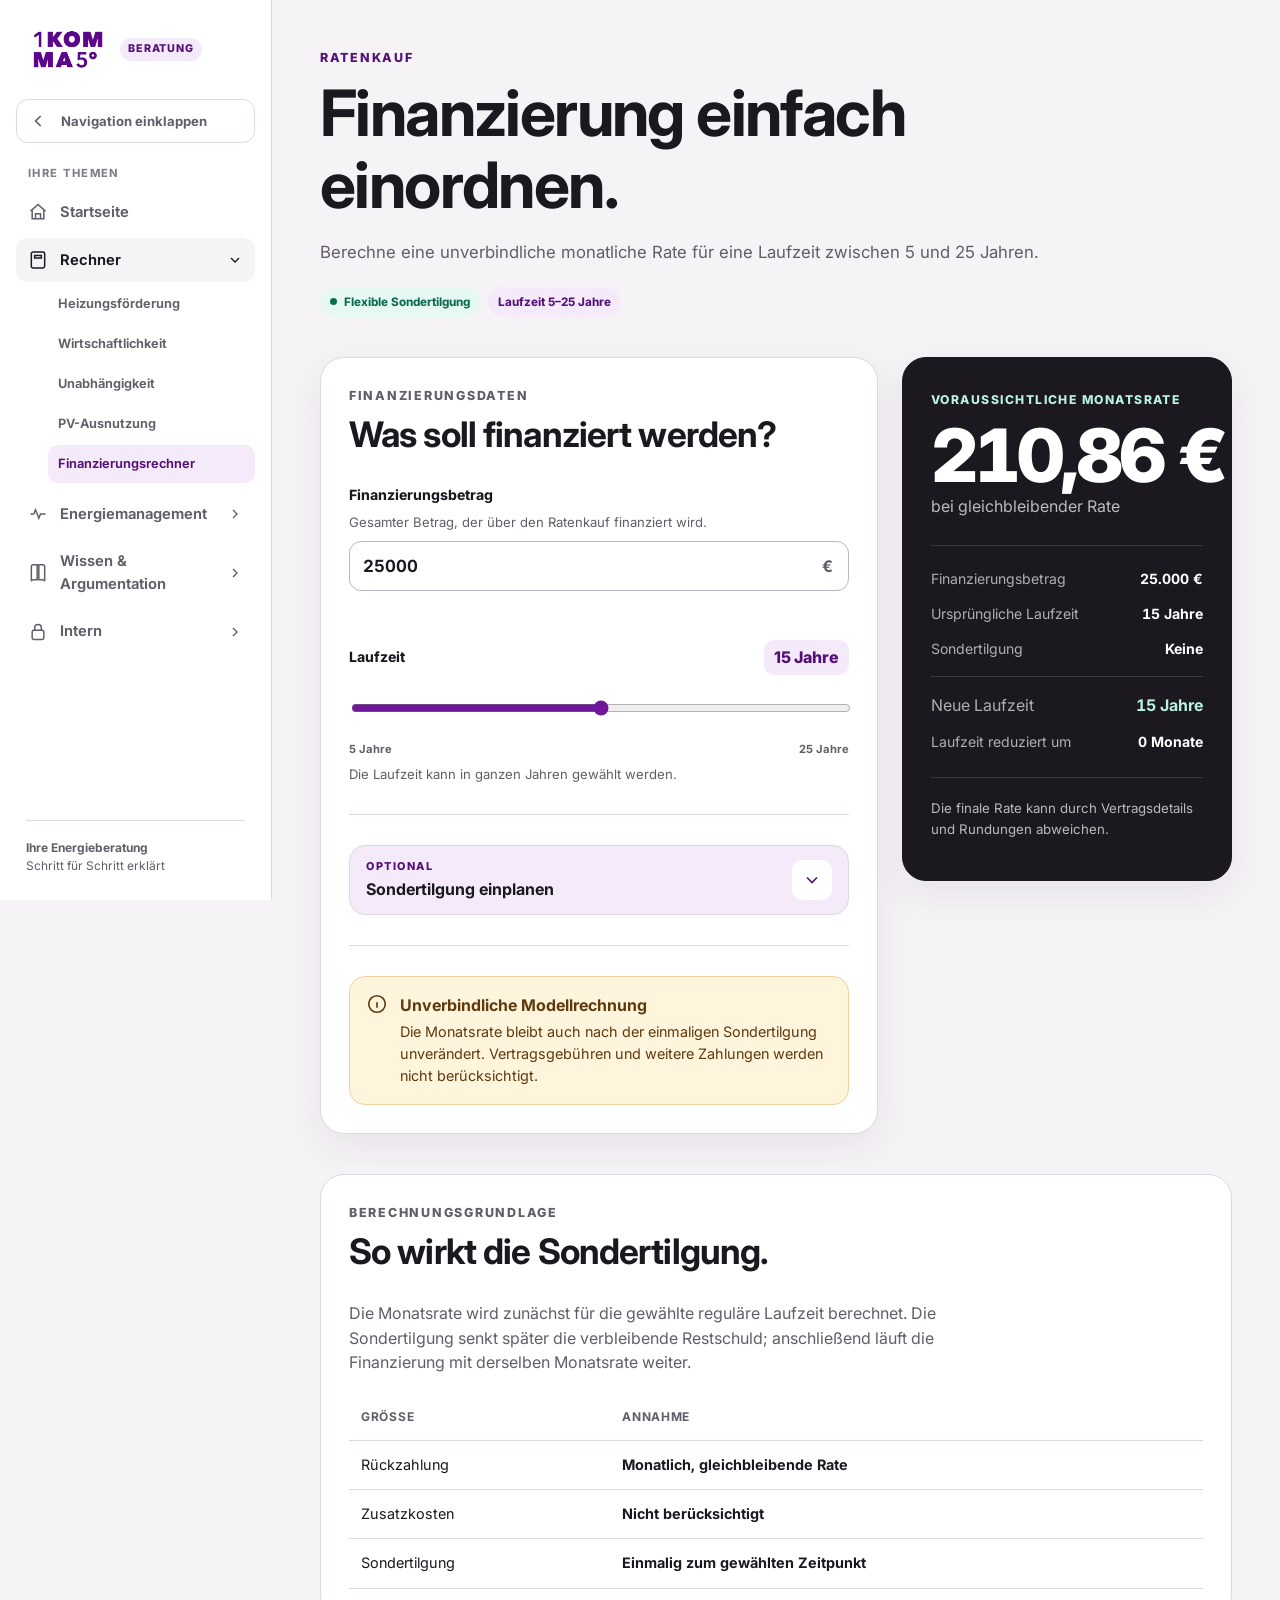
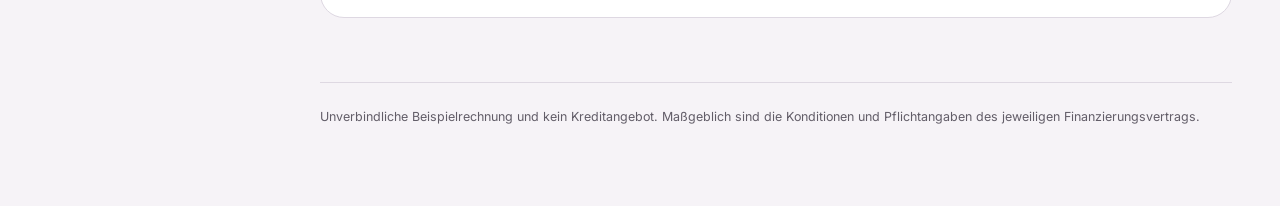
==== commit bd88c907: "Add files via upload" ====
--- a/finanzierungsrechner.html
+++ b/finanzierungsrechner.html
@@ -8,8 +8,8 @@
   <link rel="preconnect" href="https://fonts.googleapis.com">
   <link rel="preconnect" href="https://fonts.gstatic.com" crossorigin>
   <link href="https://fonts.googleapis.com/css2?family=Inter:wght@400;500;600;700;800&display=swap" rel="stylesheet">
-  <link rel="stylesheet" href="assets/styles.css?v=20260824-2">
-  <script src="assets/app.js?v=20260818-4" defer></script>
+  <link rel="stylesheet" href="assets/styles.css?v=20260901-1">
+  <script src="assets/app.js?v=20260901-1" defer></script>
 </head>
 <body data-page="financing-calculator">
   <main class="content" id="main-content" tabindex="-1">
--- a/assets/styles.css
+++ b/assets/styles.css
@@ -777,6 +777,75 @@
   clip-path: inset(50%);
 }
 
+/* Wissensdatenbank — Suchfeld & Themen-Filter (z. B. Einwandbehandlung) */
+.search-field { position: relative; margin-bottom: 24px; }
+.search-field svg { position: absolute; top: 50%; left: 17px; width: 20px; height: 20px; transform: translateY(-50%); color: var(--muted); pointer-events: none; }
+.search-field__input { width: 100%; padding-left: 47px; }
+.search-field__input::-webkit-search-cancel-button { cursor: pointer; }
+
+.filter-chips { display: flex; flex-wrap: wrap; gap: 8px; margin-bottom: 40px; }
+.filter-chip {
+  display: inline-flex;
+  align-items: center;
+  min-height: 40px;
+  border: 1px solid var(--line);
+  border-radius: 999px;
+  padding: 8px 16px;
+  background: white;
+  color: var(--muted);
+  font-size: 0.83rem;
+  font-weight: 700;
+  cursor: pointer;
+  transition: background 160ms ease, color 160ms ease, border-color 160ms ease;
+}
+.filter-chip:hover { border-color: #c3a7d1; color: var(--ink); }
+.filter-chip.is-active { border-color: var(--brand); background: var(--brand); color: white; }
+
+/* Einwandbehandlung — Übersicht & Detailseite */
+.objection-group { margin-top: 44px; }
+.objection-group:first-of-type { margin-top: 0; }
+.objection-group[hidden] { display: none; }
+.objection-group__count { color: var(--muted); font-weight: 700; }
+
+.objection-card { display: flex; flex-direction: column; gap: 10px; text-decoration: none; color: var(--ink); }
+.objection-card[hidden] { display: none; }
+.objection-card:hover { transform: translateY(-3px); box-shadow: 0 20px 46px rgba(42, 24, 48, 0.12); }
+.objection-card h3 { margin: 2px 0 0; font-size: 1.05rem; }
+.objection-card p { margin: 0; color: var(--muted); font-size: 0.88rem; line-height: 1.5; }
+.objection-card__cta { display: inline-flex; align-items: center; gap: 6px; margin-top: auto; padding-top: 14px; color: var(--brand-strong); font-size: 0.82rem; font-weight: 800; }
+.objection-card__cta svg { width: 16px; height: 16px; transition: transform 160ms ease; }
+.objection-card:hover .objection-card__cta svg { transform: translateX(3px); }
+
+.objection-empty { display: none; margin: 12px 0 40px; color: var(--muted); }
+.objection-empty.is-visible { display: block; }
+
+.objection-breadcrumb { display: flex; flex-wrap: wrap; align-items: center; gap: 8px; margin-bottom: 18px; color: var(--muted); font-size: 0.84rem; font-weight: 650; }
+.objection-breadcrumb a { color: var(--brand-strong); text-decoration: none; }
+.objection-breadcrumb a:hover { text-decoration: underline; }
+
+.placeholder-tag { display: inline-flex; align-items: center; gap: 7px; border-radius: 999px; background: var(--warning-soft); padding: 6px 12px; color: var(--warning); font-size: 0.73rem; font-weight: 750; }
+.objection-detail-sections { display: grid; gap: 20px; margin-top: 28px; }
+.objection-detail-sections .card h2 { margin-bottom: 10px; font-size: 1.15rem; }
+.objection-detail-sections .card p { color: var(--muted); }
+.objection-steps { display: grid; gap: 14px; margin: 0; padding: 0; list-style: none; counter-reset: objection-step; }
+.objection-steps li { position: relative; padding-left: 40px; color: var(--muted); font-size: 0.92rem; line-height: 1.5; }
+.objection-steps li::before {
+  content: counter(objection-step, decimal-leading-zero);
+  counter-increment: objection-step;
+  position: absolute;
+  top: -2px;
+  left: 0;
+  display: grid;
+  width: 28px;
+  height: 28px;
+  place-items: center;
+  border-radius: 9px;
+  background: var(--brand-soft);
+  color: var(--brand-strong);
+  font-size: 0.72rem;
+  font-weight: 850;
+}
+
 @media (max-width: 1180px) {
   .pitch-hero__grid { grid-template-columns: 1fr; }
   .energy-orbit { max-width: 560px; }
